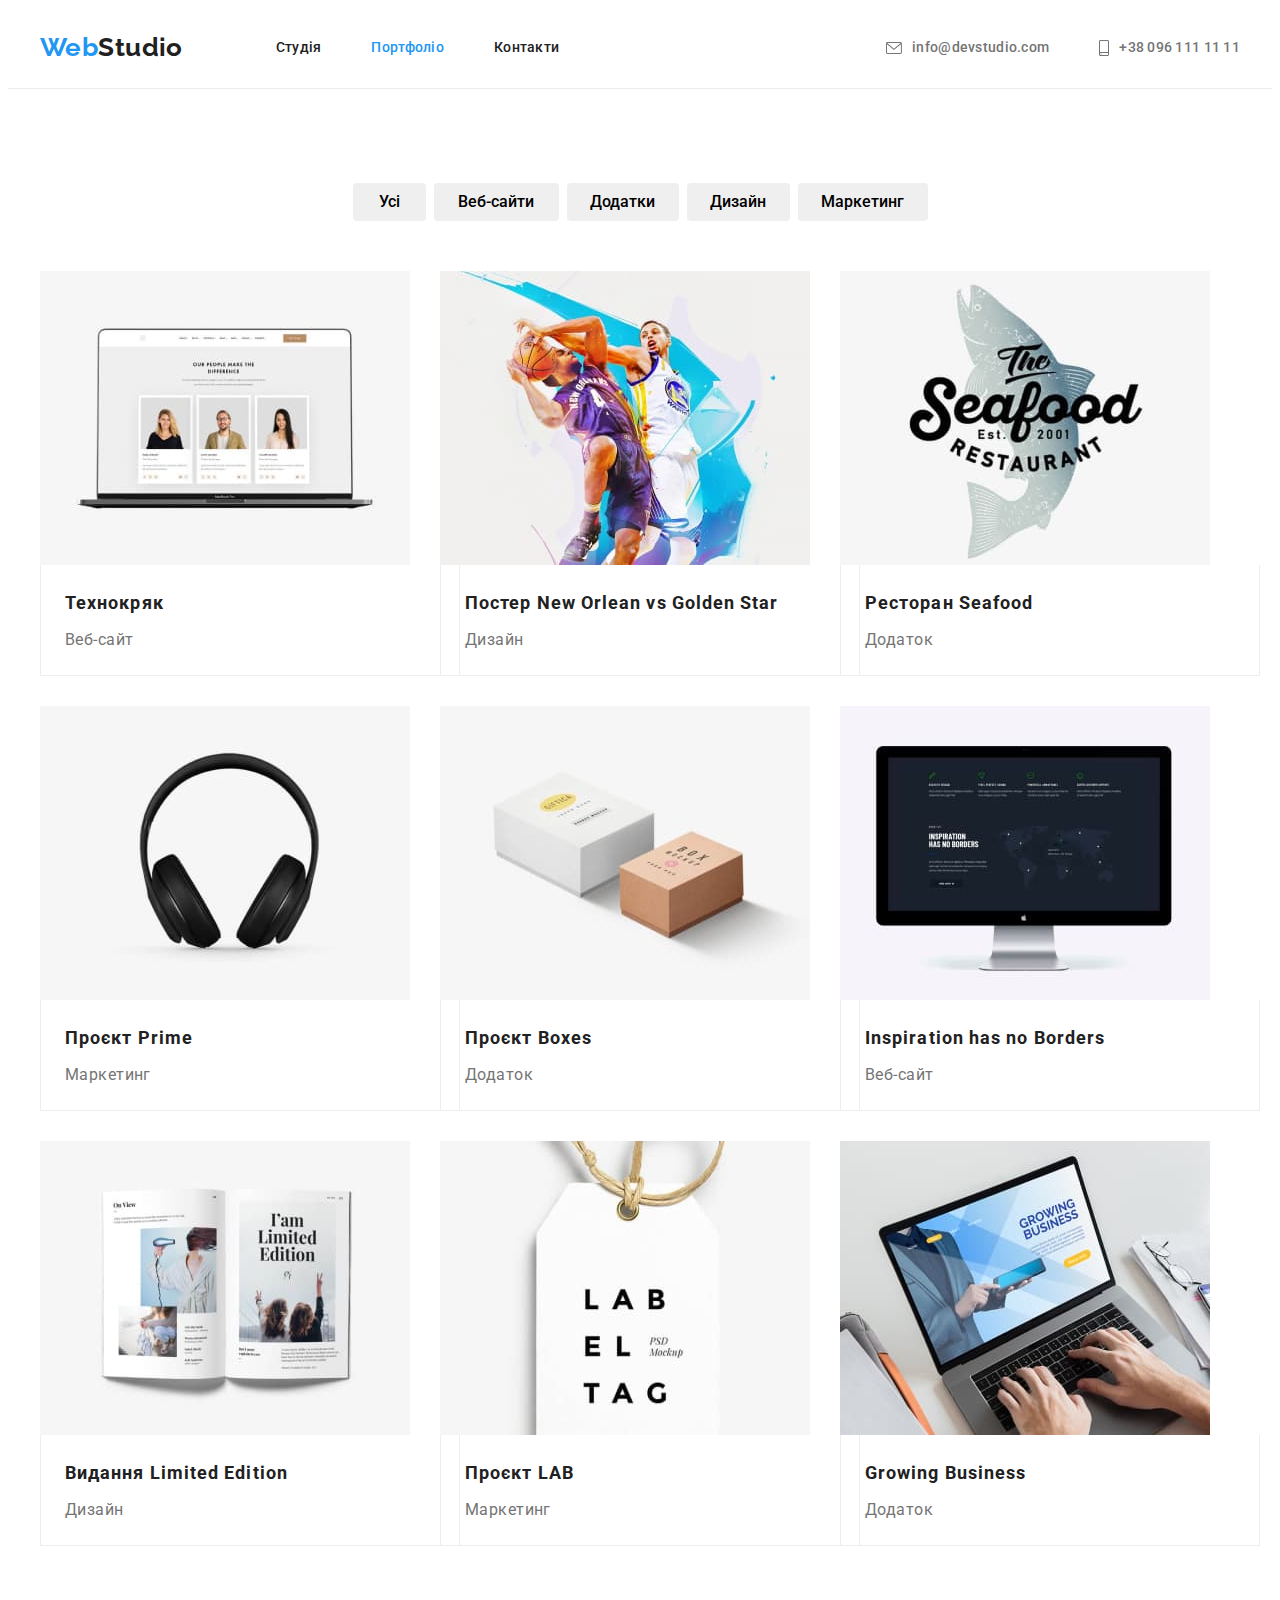
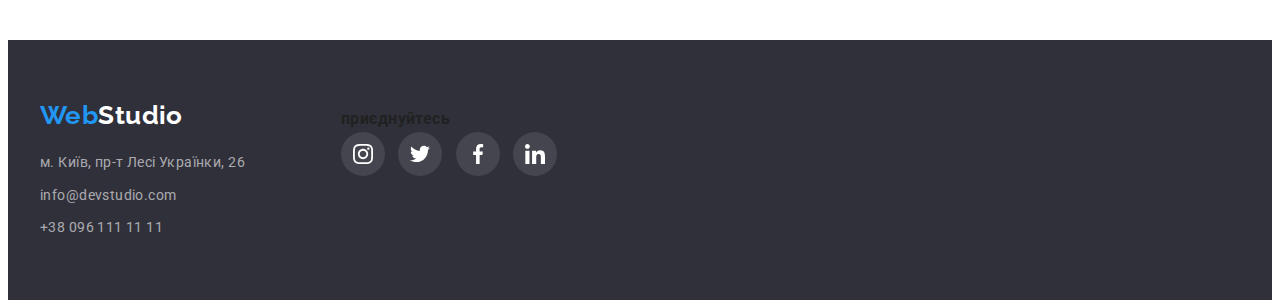
==== portfolio.html @ 7eecf0d9 "add file" ====
<!DOCTYPE html>
<html lang="uk">
<head>
    <meta charset="UTF-8">
    <meta http-equiv="X-UA-Compatible" content="IE=edge">
    <meta name="viewport" content="width=device-width, initial-scale=1.0">
    <title>WebStudio</title>
    <link rel="preconnect" href="https://fonts.googleapis.com">
    <link rel="preconnect" href="https://fonts.gstatic.com" crossorigin>
    <link href="https://fonts.googleapis.com/css2?family=Raleway:wght@700&family=Roboto:wght@400;500;700;900&display=swap" rel="stylesheet">
    <link rel="stylesheet" href="https://cdnjs.cloudflare.com/ajax/libs/modern-normalize/1.1.0/modern-normalize.min.css" integrity="sha512-wpPYUAdjBVSE4KJnH1VR1HeZfpl1ub8YT/NKx4PuQ5NmX2tKuGu6U/JRp5y+Y8XG2tV+wKQpNHVUX03MfMFn9Q==" crossorigin="anonymous" referrerpolicy="no-referrer" />
    <link rel="stylesheet" href="./css/style.css" >
</head>
<body>
        <!--Шапка-->
        <header class="head-top  ">
        <div class="container main-nav">
        <a href="./index.html" class="logo"> <span class="logo-web">Web</span>Studio</a>
            <!--Навігація по сайті-->
            <nav class="nav">
                <ul class="site-nav">
                    <li class="item-nav">
                    <a href="./index.html" class="header-link ">Студія</a> 
                    </li>
                    <li class="item-nav">
                        <a href="./portfolio.html" class="header-link current">Портфоліо</a>
                    </li>
                    <li class="item-nav">
                        <a href="" class="header-link ">Контакти</a>
                    </li>
                </ul>
            </nav>
            <!--Контатки-->
            <ul class="auth-nav">
                <li class="item-nav">
                    <a href="mailto:info@devstudio.com" class="header-link"><svg width="16" height="12" class="icon-mail">
                        <use href="./images/icons.svg#icon-letter"></use>
                     </svg>info@devstudio.com</a>
                </li>
                <li class="item-nav">
                    <a href="tel:+380961111111" class="header-link"><svg width="10" height="16" class="icon-mail">
                        <use href="./images/icons.svg#icon-tel"></use>
                     </svg>+38 096 111 11 11</a>
                </li>
            </ul>
        </div>
        </header>
    
    <main>  
        <!--Кнопки фільтру-->
        
    <section class="  section ">
            <div class="container">  
            <h1 class="visually-hidden">Навігація фільтром сайту</h1>
            <ul class="buttons-filters ">
                <li class="buttons-filter"> 
                    <button class="button-filter button-all" type="button">Усі</button> 
                </li>
                <li class="buttons-filter">
                    <button class="button-filter button-web" type="button">Веб-сайти</button>
                </li>
                <li class="buttons-filter">
                    <button class="button-filter button-adds" type="button">Додатки</button>
                </li>
                <li class="buttons-filter">
                    <button class="button-filter button-dysain" type="button">Дизайн</button>
                </li>
                <li class="buttons-filter">
                    <button class="button-filter button-market" type="button">Маркетинг</button>
                </li>
            </ul>   
            <ul class="pic-list">
                <li class="photos-list">
                <a href="" class="link-content">
                    <img src="./images/techno.jpg" class="img-item" width="370" height="294" alt="Зображення Ноутбук">
                    <div class="cards">
                        <h2 class="pic-title">Технокряк</h2>
                        <p class="pic-paragraph">Веб-сайт</p>
                    </div>
                </a>
                </li>
                <li class="photos-list">
                <a href="" class="link-content">
                    <img src="./images/new-orlean.jpg" class="img-item" width="370" height="294" alt="Пострер з баскетболістами">
                    <div class="cards">   
                        <h2 class="pic-title">Постер New Orlean vs Golden Star</h2>
                        <p class="pic-paragraph">Дизайн</p>
                    </div>
                </a>    
                </li>
                <li class="photos-list">
                <a href="#" class="link-content">
                    <img src="./images/restoran.jpg" class="img-item" width="370" height="294" alt="Постер ресторану">
                    <div class="cards">    
                        <h2 class="pic-title">Ресторан Seafood</h2>
                        <p class="pic-paragraph">Додаток</p>
                    </div> 
                </a>   
                </li>
                <li class="photos-list">
                <a href="" class="link-content">
                    <img src="./images/prime.jpg" class="img-item" width="370" height="294" alt="Зображення навушники">
                    <div class="cards">   
                        <h2 class="pic-title">Проєкт Prime</h2>
                        <p class="pic-paragraph">Маркетинг</p>
                    </div>
                </a>
                </li>
                <li class="photos-list">
                <a href="" class="link-content">
                    <img src="./images/boxes.jpg" class="img-item" width="370" height="294" alt="Зображення дві коробки ">
                    <div class="cards">   
                        <h2 class="pic-title">Проєкт Boxes</h2>
                        <p class="pic-paragraph">Додаток</p>
                    </div>
                </a>
                </li>
                <li class="photos-list">
                <a href="" class="link-content">
                    <img src="./images/inspiration.jpg" class="img-item" width="370" height="294" alt="Зображення монітор">
                    <div class="cards">    
                        <h2 class="pic-title">Inspiration has no Borders</h2>
                        <p class="pic-paragraph">Веб-сайт</p>
                    </div>
                </a>
                </li>
                <li class="photos-list">
                <a href="" class="link-content">
                    <img src="./images/limited.jpg" class="img-item" width="370" height="294" alt="Зображення відкрита книга">
                    <div class="cards">    
                        <h2 class="pic-title">Видання Limited Edition</h2>
                        <p class="pic-paragraph">Дизайн</p>
                    </div>
                </a>
                </li>
                <li class="photos-list">
                <a href="" class="link-content">
                    <img src="./images/lab.jpg" class="img-item" width="370" height="294" alt="Зображення лейба">
                    <div class="cards">    
                        <h2 class="pic-title">Проєкт LAB</h2>
                        <p class="pic-paragraph">Маркетинг</p>
                    </div>
                </a>
                </li>
                <li class="photos-list">
                <a href="" class="link-content">
                    <img src="./images/growing.jpg" class="img-item" width="370" height="294" alt="Зображення робота за на ноутбуці">
                    <div class="cards">    
                        <h2 class="pic-title">Growing Business</h2>
                        <p class="pic-paragraph">Додаток</p>
                    </div>
                </a>
                </li>
            </ul>
        </div>
    </section>
    </main>
    
        <!--Підвал-->
        <footer class="footer">
            <div class="container footer-item">
            <div class="adress-div">
                <a href="./index.html" class="logo-footer"><span class="logo-web">Web</span>Studio</a>
                <address class="address">
                    <ul class="site-nav-footer">
                        <li>
                            <a href="https://goo.gl/maps/zZceFbnyoAsrNm7R6" class="address-items" rel="noreferrer noopener" target="_blank">м. Київ, пр-т Лесі Українки, 26</a>
                        </li>
                        <li>
                            <a href="mailto:info@devstudio.com" class="address-items">info@devstudio.com</a>
                        </li>
                        <li>
                            <a href="tel:+380961111111" class="address-items">+38 096 111 11 11</a>
                        </li>
                    </ul>
                </address>
            </div>
                <div class="div-fot">
                    <h3 class="footer-title">приєднуйтесь</h3>
                    <ul class="footer-list">
                        <li class="footer-soc-lincs">
                            <a class="footer-icon-linc" href="#">
                                <svg class="icons-svg" width="20" height="20">
                                    <use href="./images/icons.svg#icon-instagram"></use>
                                </svg>
                            </a>
                        </li>
                        <li class="footer-soc-lincs">
                            <a class="footer-icon-linc" href="#">
                                <svg  class="icons-svg" width="20" height="20">
                                    <use href="./images/icons.svg#icon-twitter-1"></use>
                                </svg>
                            </a>
                        </li>
                        <li class="footer-soc-lincs">
                            <a class="footer-icon-linc" href="#">
                                <svg class="icons-svg" width="20" height="20">
                                    <use href="./images/icons.svg#icon-facebook"></use>
                                </svg>
                            </a>
                        </li>
                        <li class="footer-soc-lincs">
                            <a class="footer-icon-linc" href="#">
                                <svg class="icons-svg" width="20" height="20">
                                    <use href="./images/icons.svg#icon-linkedin"></use>
                                </svg>
                            </a>
                        </li>
                    </ul>
                </div>
            </div>
            </footer>
    </body>
</html>
---- css/style.css ----
:root {
    --primary-text-color: #212121;
    --acent-color: #2196F3;
    --secondary-texy-color:#757575;
    --primary-fon-color: #ffffff;
    --secondary-fon-col: #F5F4FA;
    --darc-fon-color:#2F303A;
    --adres-color:rgba(255, 255, 255, 0.6);
    --work-fon-color:#F5F5F5;
    --header-border-color:#ECECEC;
    --color-cards-border: #EEEEEE;
    --background-color-hero: #C4C4C4;
    --border-clients-color: #AFB1B8;
    --bacjground-color-footer-lincs: rgba(255, 255, 255, 0.1);
    --primery-icon-color:#AFB1B8;


    --primary-padding-bottom: 10px;
    
    

}
/* Палітра кольорів сайту */
/* Колір header : #FFFFFF; */
/* Колір секції наші переваги, і footer :  #2F303A */
/* Колір секцій наші переваги, чим ми займаємося :  #F5F5F5; */
/* Колір секції Наша команда : #F5F4FA */
/* Акцент: #2196F3; */
/* колір тексту: #2196F3; */
/* колір другорядного тексту: #757575; */


/* ------------index.html------------*/

body {
    font-family: 'Roboto', 'sans-serif';
    color: var(--primary-text-color);
    background-color:var(--primary-fon-color);
    font-weight: 400;
    font-size: 14px;
    line-height: 1.7;
    letter-spacing: 0.03em;
}

h1, h2, h3, h4, h5, h6, p {
    margin: 0;
    
}

ul {
    padding: 0;
    margin: 0;
   

}
.section {
    padding-top: 94px;
    padding-bottom:  94px;
}


/* ------------Шапка------------*/
header .auth-nav {
    display: flex;
}

.head-top  {
    background-color: var(--primary-fon-color);
    border-bottom: 1px solid var(--header-border-color);
    
}


.logo {
    font-family: 'Raleway', 'sans-serif';
    font-weight: 700;
    font-size: 26px;
    line-height: 1.2;
    text-decoration: none;
    color: var(--primary-text-color); 
    margin-right: 93px;   
}
.logo-web {
    color: var(--acent-color)
}



/* ------------Навігація по сайті------------*/


.main-nav {
    display: flex;
    align-items: center;
}

.site-nav {
    color: var(--primary-text-color);
    display: flex;      
}

.nav {
    margin-right: auto;
}

.site-nav .item-nav:not(:last-child) {
    margin-right: 50px;
}

.site-nav .header-link,
.site-nav {
    color: var(--primary-text-color);   
}

.site-nav .header-link:hover,
.site-nav .header-link:focus {
    color: var(--acent-color);
}

.header-link:active {
    color: var(--acent-color);
}
.header-link {
    display: block;
    padding-top: 32px;
    padding-bottom: 32px;
    font-weight: 500;
    font-size: 14px;
    line-height: 1.14;
    letter-spacing: 0.02em;
}

.auth-nav .item-nav + .item-nav {
    margin-left: 50px;
} 
/* ------------Контатки------------*/

.main-nav {
    justify-content: center;
}

.auth-nav .header-link,
.auth-nav  {
    color: var(--secondary-texy-color);
}


.auth-nav .header-link:hover,
.auth-nav .header-link:focus 
{
    color: var(--acent-color);
    fill: var(--acent-color);
}

.site-nav .header-link.current {
    color: var(--acent-color);
}

.header-link {
    text-decoration: none;
}
.site-nav,
.auth-nav,
.list-benefits,
.team-list,
.buttons-filter,
.photos-list,
.list-work,
.site-nav-footer,
.list-client,
.footer-list
{
    list-style: none;
}

.icon-nav1,
.icon-mail {
    margin-right: 10px;
}

.icon-nav1:hover,
.icon-nav2:focus {
 fill: var(--acent-color);
}

.icon-nav1 {
    width: 16px;
    height: 12px;
    fill: var(--secondary-texy-color);
}
.icon-nav2 {
    width: 10px;
    height: 16px;
    fill: var(--secondary-texy-color);
}


.header-link {
    display: flex;
    align-items: center;
    justify-content: center;
}


.header-link:focus,
.header-link:hover
 {
    fill: var(--acent-color);
}

.header-link {
     fill: var(--secondary-texy-color); 
}

/* ------------Декоративні елементи------------*/





/* ------------Герой------------*/

 .section-hero {

    background-image: linear-gradient(rgba(47, 48, 58, 0.4),
    rgba(47, 48, 58, 0.4)),
    url(../images/hero.jpg) ;
    background-repeat: no-repeat; 
    background-size: cover;
    background-color: var(--darc-fon-color); 
    text-align: center; 
    padding-top: 200px;
    padding-bottom:200px;
    max-width: 1600px;
    margin: 0 auto;
    
}

.section .section-hero {
    padding: 0;
    
}

.hero-title {
    color: var(--primary-fon-color);
    max-width: 696px;
    font-weight: 900;
    font-size: 44px;
    line-height: 1.36;
    letter-spacing: 0.06em;
    text-transform: uppercase;
    margin-bottom: 30px;
    margin-left: auto;
    margin-right: auto;
    
}


/* ------------Кнопи------------*/

/* ------------Кнопки портфоліо------------*/
.buttons-filter  .button {
    font-weight: 500;
    font-size: 16px;
    line-height: 1.62;
    color: var(--primary-text-color);
    background-color: var(--secondary-fon-col);
    border: none;
}

.button {
    background-color: var(--secondary-fon-col);
    
}

.button-filter:hover,
.button-filter:focus,
.button-filter:active
 {
    background-color:var(--acent-color);
    color: var(--primary-fon-color);
    box-shadow: 0px 3px 1px 
    rgba(0, 0, 0, 0.1), 0px 1px 2px 
    rgba(0, 0, 0, 0.08), 0px 2px 2px 
    rgba(0, 0, 0, 0.12);
    border-radius: 4px;
 }
 .button-filter {
    font-family: 'Roboto', 'sans-serif';
    border: 0;
    font-weight: 500;
    font-size: 16px;
    line-height:1.62;
    text-align: center;
    border-radius: 4px;
    cursor: pointer;
    max-height: 38px;
    padding-top: 6px;
    padding-bottom: 6px;
    padding-left: 22px;
    padding-right: 22px;
    
 }
 .button-all {
    width: 73px;
    padding-left: 25px;
    padding-right: 25px;
}
.button-web {
    width: 125px;
}
.button-adds {
    width: 112px;
}
.button-dysain {
    width: 103px;
}
.button-market {
    width: 130px;
    
}

 /* ------------Кнопка секції герой------------*/

.button-style {

    background-color: var(--acent-color);
    color: var(--primary-fon-color);
    border: none;
    cursor: pointer;
    font-weight: 700;
    font-size: 16px;
    line-height: 1.87;
    display: inline-block;
    background: var(--acent-color);
    border-radius: 4px;
    max-width: 216px;
    max-height: 50px;
    padding: 10px 32px;

    
}   
.button-style:hover,
.button-style:focus,
.button-style:active
 {
    background-color: var(--secondary-fon-col);
    color: var(--primary-text-color);
    box-shadow: 0px 4px 4px rgba(0, 0, 0, 0.15);
    border-radius: 4px;
}
/* ------------Наші переваги------------*/



.list-benefits {
    display: flex;    
}
.list-item {
    width: 270px;
}

.list-benefits .list-item:not(:last-child) {
     margin-right: 30px;

}

.visually-hidden { 
    position: absolute;
    width: 1px;
    height: 1px;
    margin: -1px;
    border: 0;
    padding: 0;
    white-space: nowrap;
    clip-path: inset(100%);
    clip: rect(0 0 0 0);
    overflow: hidden;
}

.list-title {
    font-weight: 700;
    line-height: 1.14;
    text-transform: uppercase;
    color: var(--primary-text-color);
    margin-bottom:var(--primary-padding-bottom) ;
}
.paragraph {
    
    color: var(--secondary-texy-color);

}

  
.privileges-item {
    display: flex;
    justify-content: center;
    align-items: center;
    margin-bottom: 30px;
    width: 270px;
    height: 120px;
    background: #F5F4FA;
    border-radius: 4px;
    
}



/* ------------Чим ми займаємося------------*/

.nopadding {
    padding-top: 0px;
}

.section-work-title {
    font-weight: 700;
    font-size: 36px;
    line-height: 1.16;
    letter-spacing: 0.03em;
    
}

.section-work-title {
    margin-bottom: 50px;
    text-align: center;
}
.list-work { 
    display:flex;    
    
}
.list-work .item-do {
    margin-right: 30px;
}
.list-work .item-do:last-child {
    margin-right: 0;
}

.img-item,
.team-picks {
    display: block;
    width: 100%;
    height: auto;
}

/* ------------Наша команда------------*/

.section-team {
    background-color: var(--secondary-fon-col);        
}

.section-title {
    font-weight: 700;
    font-size: 36px;
    line-height: 1.16;
    text-align: center;
    margin-bottom: 50px;
}

.paragraph-team {
    font-size: 16px;
    text-align: center;
    color: var(--secondary-texy-color); 
    margin-bottom: 16px;
}
.team-title {
    font-size: 16px;
    font-weight: 500;
    line-height: 1.18;
    text-align: center;
    margin-bottom:var(--primary-padding-bottom) ;    
}
.team {
    display: flex;
    justify-content: center;
}
.team .team-list:not(:last-child) {
    margin-right: 30px;
}
.team-picks {
    margin-bottom: 30px;
}
.team-list {
    box-shadow: 
    0px 1px 3px
    rgba(0, 0, 0, 0.12),
    0px 1px 1px rgba(0, 0, 0, 0.14),
    0px 2px 1px rgba(0, 0, 0, 0.2);
border-radius: 0px 0px 4px 4px;
background-color: var(--primary-fon-color);

}

.team-list-socialm {
    display: flex;
    justify-content: center;
    align-items: center;
}

.team-item-socialm {
 width: 44px;
 height: 44px;
}

.team-list-socialm {
    padding-bottom: 30px;
}


.team-item-socialm:not(:last-child) {
margin-right: 10px;
}
.team-soc-link  {
    width: 100%;
    height: 100%;  
    display: flex;
    border-radius: 50%;
    justify-content: center;
    align-items: center;

}
.team-soc-link:focus,
.team-soc-link:hover {
    background-color: var(--acent-color);
} 

.team-soc-link:hover .team-soc-icon {
    fill: var(--primary-fon-color);
}


.team-soc-link:focus .team-soc-icon {
    fill: var(--primary-fon-color);
}

.team-soc-icon {
    fill: var(--primery-icon-color);
}

/* ------------Наші клієнти------------*/

.client-title {
    font-size: 36px;
    line-height: 1.16;
    text-align: center;
    display: flex;
    justify-content: center;
    align-items: center;
    margin-bottom: 50px;
}

.clients-div {
    background-color: var(--primary-fon-color);
}


.list-client {
    display: flex;
    justify-content: center;
    align-items: center;
}


.icon-clients {
    width: 106px;
    height: 60px;  
}

.company {
    width: 170px;
    height: 92px;
    
    
    
}

.client-item {
    width: 100%;
    height: 100%;  
    display: flex;
    padding:  16px 32px;
    border: 1px solid var(--border-clients-color);
    border-radius: 4px;
    
    align-items: center;
    }


.company:not(:last-child) {
    margin-right: 30px;
}


.icon-clients {
    width: 106px;
    height: 60px;  
}


.client-item:hover {
    border: 1px solid var(--acent-color);
}

.client-item:focus {
    border: 1px solid var(--acent-color);
}

.icon-clients {
    fill: var(--primery-icon-color);
}

.client-item:hover .icon-clients {
    fill: var(--acent-color);
}


.client-item:focus .icon-clients {
    fill: var(--acent-color);
}

.client-item:hover  {
    border-radius: 4px;
    fill: var(--acent-color);
}


/* ------------Підвал------------*/

.footer {
    background-color: var(--darc-fon-color); 
    padding-top: 60px;
    padding-bottom: 60px; 
}

.footer-item > .logo-footer {
    margin-bottom: 20px;
    
}


.logo-footer {
    font-family: 'Raleway', 'sans-serif';
    font-weight: 700;
    font-size: 26px;
    line-height: 1.2;
    color: var(--primary-fon-color);
    text-decoration: none;
    display: inline-block;
    
}

.site-nav-footer > li:not(:last-child) {
    margin-bottom: 9px;
    
}


.address {
    font-style: normal;
    width: 231px;
    
}
.address-item {
    color: var(--primary-fon-color);
    text-decoration: none;
}

.address-items {
    color: var(--adres-color); 
    text-decoration: none;   
}
.address-items:hover,
.address-items:focus {
    color: var(--acent-color);
}

.footer-paragraph {
    color:var(--secondary-fon-col);
    font-weight: 700;
    font-size: 14px;
    line-height: 1.14;
    letter-spacing: 0.03em;
    text-transform: uppercase;
    margin-bottom: 20px;
}

.footer-soc-lincs {
    display: inline-flex;
    justify-content: center;
    align-content: center;
    width: 44px;
    height: 44px;
    fill: var(--primary-fon-color);
    background-color:var(--bacjground-color-footer-lincs);
    border-radius: 50%;

}

.footer-icon-linc {
    fill: var(--primary-fon-color);
}


.footer-icon-linc:hover {
    background-color: var(--acent-color);
}
.footer-icon-linc:focus {
    background-color: var(--acent-color);
}


.footer-icon-linc {
    width: 100%;
    height: 100%;
    border-radius: 50%;
}

.footer-soc-lincs:not(:last-child) {
    margin-right: 10px;
    }

.footer-icon-linc {
    display: flex;
    justify-content: center;
    align-items: center;
}


.footer-item {
    align-items: baseline;
    display: flex;
}

.logo-footer {
    margin-bottom: 20px;
}

.div-fot .fot-portfolio {
    margin-bottom: 30px;
}

.div-fot {
    display: inline-block;
}


.adress-div {
    display: inline-block;
    margin-right: 70px;
}





/* --------Портфоліо--------- */
.pic-title {
    font-weight: 700;
    font-size: 18px;
    line-height: 2;
    letter-spacing: 0.06em;
    color: var(--primary-text-color);
    
}
.pic-paragraph {
    font-size: 16px;
    line-height: 1.87;
    color: var(--secondary-texy-color);
}


/* --------Універсальні--------- */

.container {
    width: 1200px;
    padding-left:  15px;
    padding-right:  15px;
    margin: 0 auto;
    
}


.port {
    border: 1px solid var(--header-border-color);
    border-top: none;
    border-left: none;
    border-right: none;
}
.pic-list {
    display: flex;
    flex-wrap: wrap;       
}

.photos-list {
    width: 370px;
    margin-right: 30px;
    margin-bottom: 30px;
    
}

.photos-list:nth-child(3n) {
    margin-right: 0;
    
}
.photos-list:nth-last-child(-n+3) {
    margin-bottom: 0;
}
 

.link-content:hover {
    box-shadow: 0px 1px 1px
   rgba(0, 0, 0, 0.12), 0px 4px 4px
   rgba(0, 0, 0, 0.06), 1px 4px 6px
   rgba(0, 0, 0, 0.16);
}


.link-content:focus  {
    box-shadow: 0px 1px 1px
   rgba(0, 0, 0, 0.12), 0px 4px 4px
   rgba(0, 0, 0, 0.06), 1px 4px 6px
   rgba(0, 0, 0, 0.16);
}
.buttons-filters {
    display: flex;
    justify-content:center;
    margin-bottom: 50px;  
}
.buttons-filter:not(:first-child) {
    margin-left: 8px;
}

.portfolio-list {
    justify-content: center;
}


.cards {
    border: 1px solid var(--color-cards-border);
    border-top: none;
    width: 370px;
    padding-top: 20px;
    padding-bottom: 20px;
    padding-left: 24px;
    padding-right: 24px;
}

.cards> .pic-title {  
    margin-bottom: 4px;
}

.link-content {
    width: 100%;
    height: 100%;
    text-decoration: none;
    display: inline-block;
}
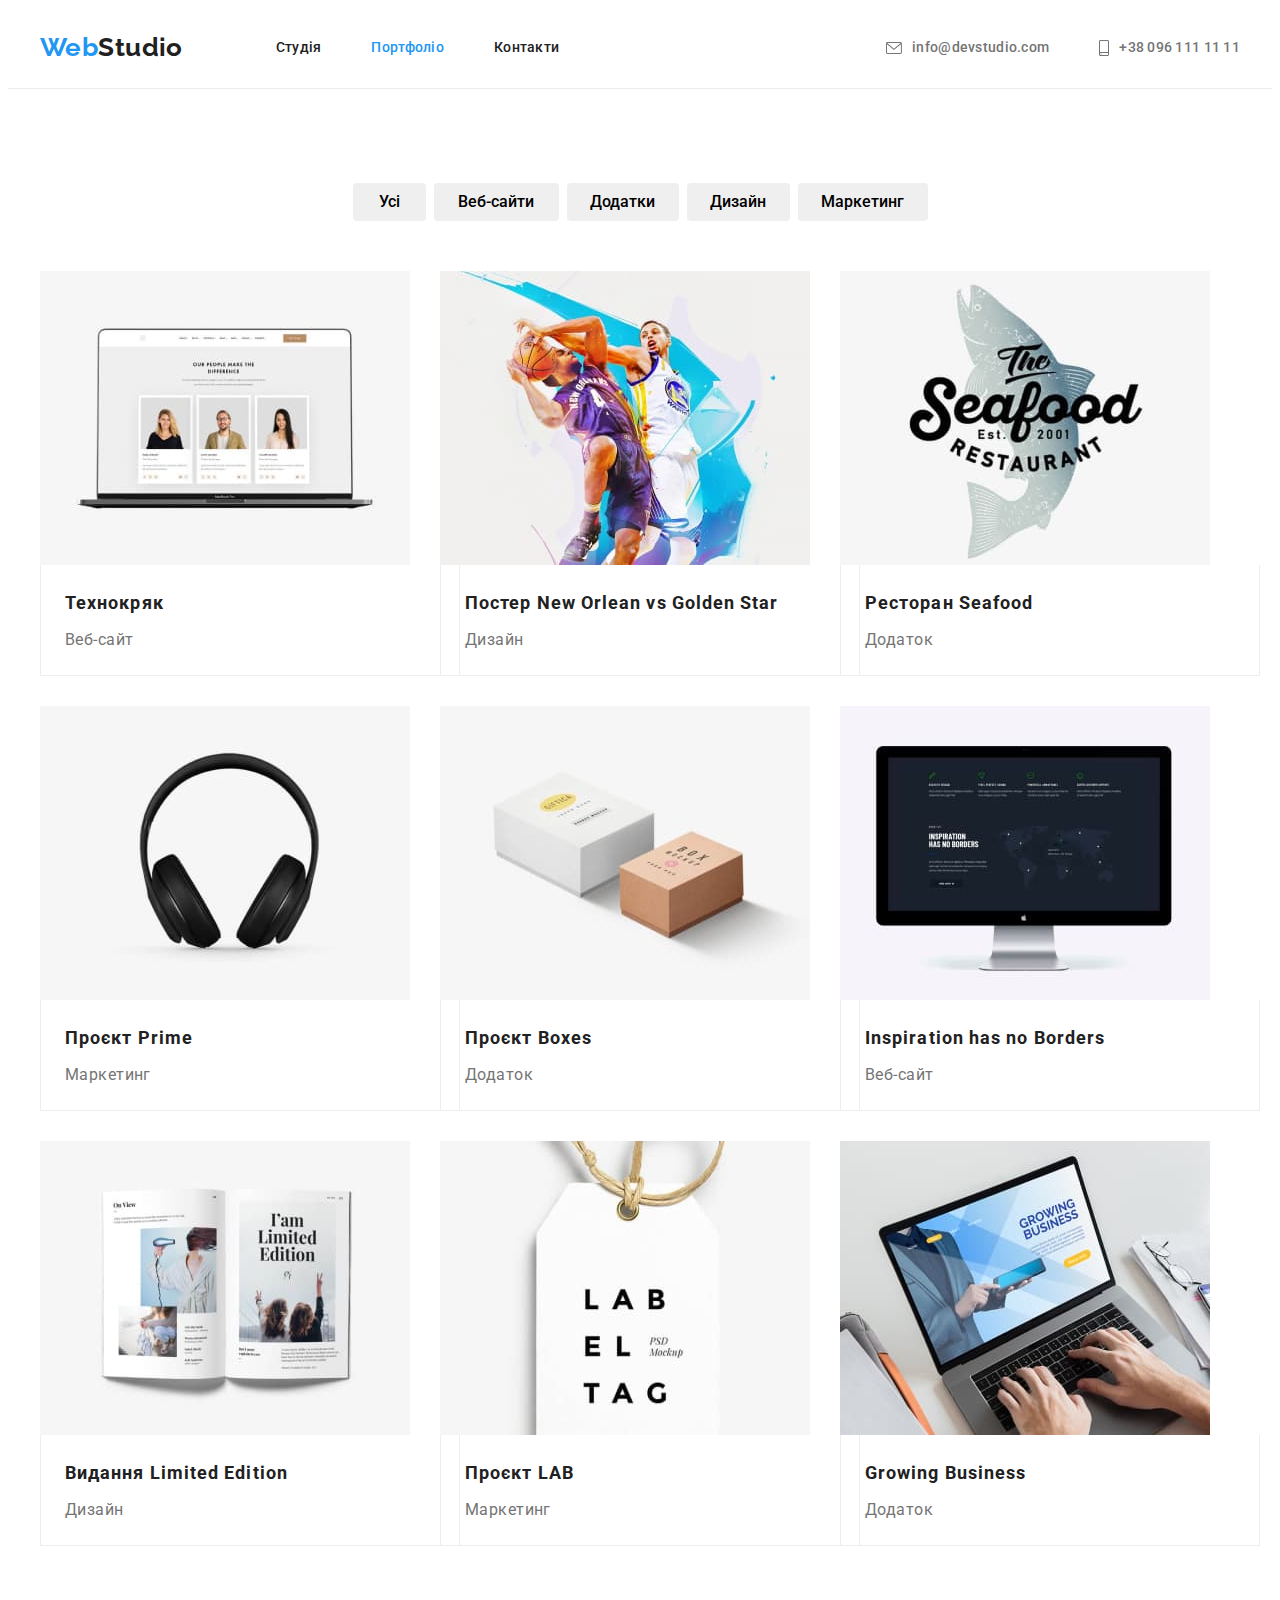
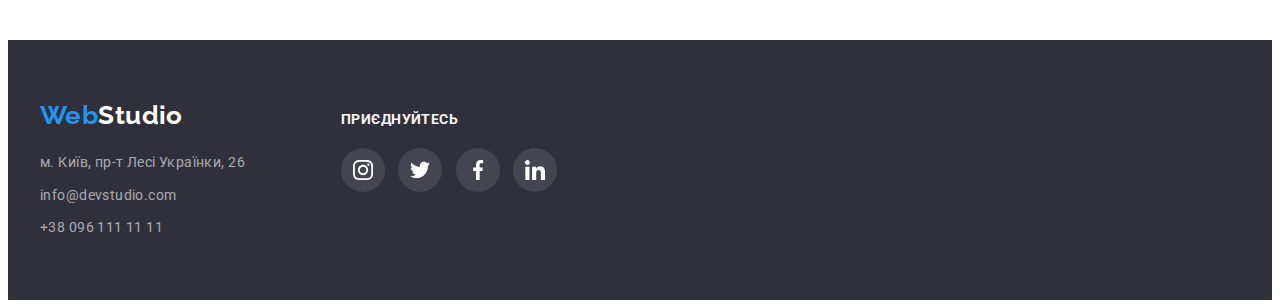
==== commit 4cedeec8: "w" ====
--- a/portfolio.html
+++ b/portfolio.html
@@ -176,7 +176,7 @@
                 </address>
             </div>
                 <div class="div-fot">
-                    <h3 class="footer-title">приєднуйтесь</h3>
+                    <p class="footer-paragraph">приєднуйтесь</p>
                     <ul class="footer-list">
                         <li class="footer-soc-lincs">
                             <a class="footer-icon-linc" href="#">
--- a/css/style.css
+++ b/css/style.css
@@ -110,6 +110,7 @@
 .site-nav .header-link,
 .site-nav {
     color: var(--primary-text-color);   
+   
 }
 
 .site-nav .header-link:hover,
@@ -128,6 +129,10 @@
     font-size: 14px;
     line-height: 1.14;
     letter-spacing: 0.02em;
+
+    transition-property: background-color ;
+    transition-duration: 250ms;
+    transition-timing-function: linear; 
 }
 
 .auth-nav .item-nav + .item-nav {
@@ -158,6 +163,10 @@
 
 .header-link {
     text-decoration: none;
+
+    transition-property: color ;
+    transition-duration: 250ms;
+    transition-timing-function: linear; 
 }
 .site-nav,
 .auth-nav,
@@ -266,6 +275,10 @@
     color: var(--primary-text-color);
     background-color: var(--secondary-fon-col);
     border: none;
+
+    transition-property: background-color ;
+    transition-duration: 250ms;
+    transition-timing-function: linear; 
 }
 
 .button {
@@ -305,18 +318,38 @@
     width: 73px;
     padding-left: 25px;
     padding-right: 25px;
+
+    transition-property: background-color ;
+    transition-duration: 250ms;
+    transition-timing-function: linear; 
 }
 .button-web {
     width: 125px;
+
+    transition-property: background-color ;
+    transition-duration: 250ms;
+    transition-timing-function: linear; 
 }
 .button-adds {
     width: 112px;
+
+    transition-property: background-color ;
+    transition-duration: 250ms;
+    transition-timing-function: linear; 
 }
 .button-dysain {
     width: 103px;
+
+    transition-property: background-color ;
+    transition-duration: 250ms;
+    transition-timing-function: linear; 
 }
 .button-market {
     width: 130px;
+
+    transition-property: background-color ;
+    transition-duration: 250ms;
+    transition-timing-function: linear; 
     
 }
 
@@ -338,6 +371,10 @@
     max-height: 50px;
     padding: 10px 32px;
 
+    transition-property: background-color ;
+    transition-duration: 250ms;
+    transition-timing-function: linear; 
+
     
 }   
 .button-style:hover,
@@ -517,6 +554,10 @@
     justify-content: center;
     align-items: center;
 
+    transition-property: background-color ;
+    transition-duration: 250ms;
+    transition-timing-function: linear; 
+
 }
 .team-soc-link:focus,
 .team-soc-link:hover {
@@ -582,6 +623,9 @@
     border-radius: 4px;
     
     align-items: center;
+
+
+    
     }
 
 
@@ -657,11 +701,17 @@
 .address {
     font-style: normal;
     width: 231px;
+
+     
     
 }
 .address-item {
     color: var(--primary-fon-color);
     text-decoration: none;
+
+    transition-property: color ;
+    transition-duration: 250ms;
+    transition-timing-function: linear;
 }
 
 .address-items {
@@ -693,10 +743,16 @@
     background-color:var(--bacjground-color-footer-lincs);
     border-radius: 50%;
 
+    
+
 }
 
 .footer-icon-linc {
     fill: var(--primary-fon-color);
+
+    transition-property: color ;
+    transition-duration: 250ms;
+    transition-timing-function: linear; 
 }
 
 
@@ -853,7 +909,27 @@
     height: 100%;
     text-decoration: none;
     display: inline-block;
-}
-
-
-
+
+    transition-property: box-shadow ;
+    transition-duration: 250ms;
+    transition-timing-function: linear; 
+}
+
+
+/* modal */
+.backdrop {
+    position: fixed;
+    top: 0;
+    left: 0;
+    width: 100%;
+    height: 100%;
+    background-color: rgba(0, 0, 0, 0.2);;
+}
+.modal {
+    position: absolute;
+    top: 50%;
+    left: 50%;
+    transform: translate(-50%, -50%);
+    max-width: 528px;
+    max-height: 581px;
+}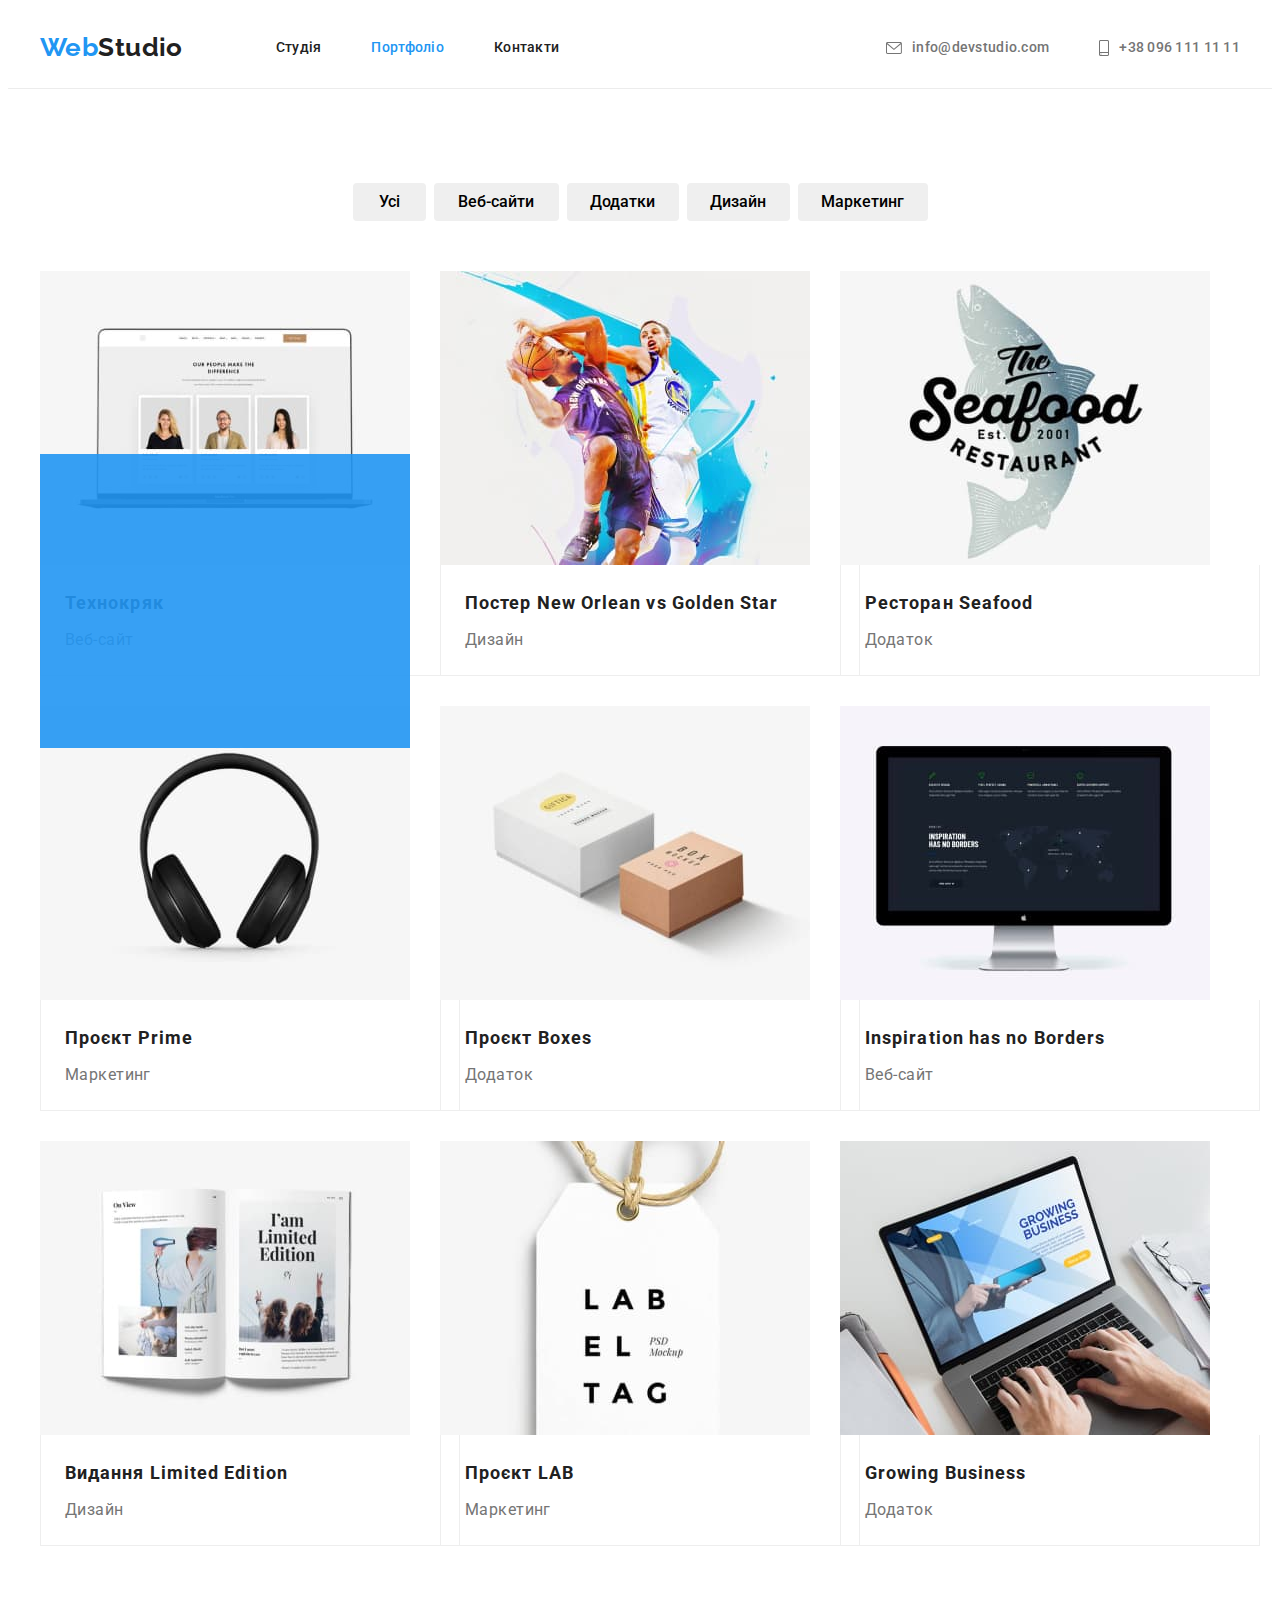
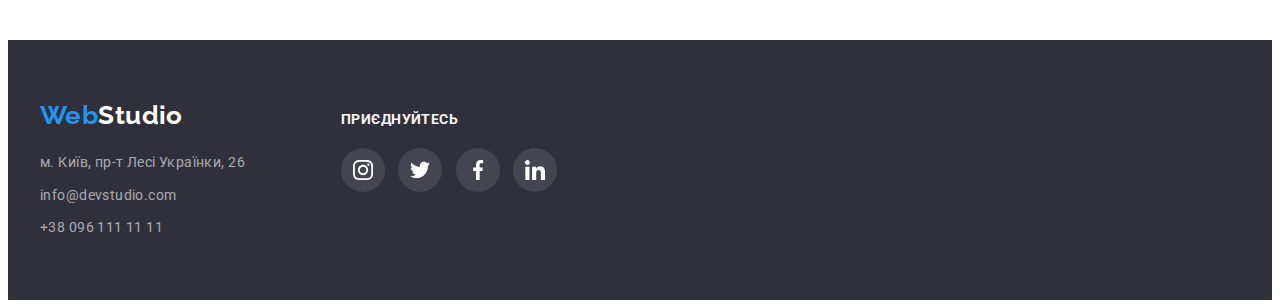
==== commit 80815f88: "change" ====
--- a/portfolio.html
+++ b/portfolio.html
@@ -70,8 +70,8 @@
                 </li>
             </ul>   
             <ul class="pic-list">
-                <li class="photos-list">
-                <a href="" class="link-content">
+                <div class="link-focus"><li class="photos-list">
+                    <a href="" class="link-content">
                     <img src="./images/techno.jpg" class="img-item" width="370" height="294" alt="Зображення Ноутбук">
                     <div class="cards">
                         <h2 class="pic-title">Технокряк</h2>
@@ -79,6 +79,7 @@
                     </div>
                 </a>
                 </li>
+                </div>
                 <li class="photos-list">
                 <a href="" class="link-content">
                     <img src="./images/new-orlean.jpg" class="img-item" width="370" height="294" alt="Пострер з баскетболістами">
--- a/css/style.css
+++ b/css/style.css
@@ -13,6 +13,7 @@
     --border-clients-color: #AFB1B8;
     --bacjground-color-footer-lincs: rgba(255, 255, 255, 0.1);
     --primery-icon-color:#AFB1B8;
+    --background-color-img: rgba(47, 48, 58, 0.8);
 
 
     --primary-padding-bottom: 10px;
@@ -132,7 +133,7 @@
 
     transition-property: background-color ;
     transition-duration: 250ms;
-    transition-timing-function: linear; 
+    transition-timing-function: cubic-bezier(0.4, 0, 0.2, 1); 
 }
 
 .auth-nav .item-nav + .item-nav {
@@ -278,7 +279,7 @@
 
     transition-property: background-color ;
     transition-duration: 250ms;
-    transition-timing-function: linear; 
+    transition-timing-function: cubic-bezier(0.4, 0, 0.2, 1); 
 }
 
 .button {
@@ -321,35 +322,35 @@
 
     transition-property: background-color ;
     transition-duration: 250ms;
-    transition-timing-function: linear; 
+    transition-timing-function: cubic-bezier(0.4, 0, 0.2, 1); 
 }
 .button-web {
     width: 125px;
 
     transition-property: background-color ;
     transition-duration: 250ms;
-    transition-timing-function: linear; 
+    transition-timing-function: cubic-bezier(0.4, 0, 0.2, 1); 
 }
 .button-adds {
     width: 112px;
 
     transition-property: background-color ;
     transition-duration: 250ms;
-    transition-timing-function: linear; 
+    transition-timing-function: cubic-bezier(0.4, 0, 0.2, 1); 
 }
 .button-dysain {
     width: 103px;
 
     transition-property: background-color ;
     transition-duration: 250ms;
-    transition-timing-function: linear; 
+    transition-timing-function: cubic-bezier(0.4, 0, 0.2, 1); 
 }
 .button-market {
     width: 130px;
 
     transition-property: background-color ;
     transition-duration: 250ms;
-    transition-timing-function: linear; 
+    transition-timing-function: cubic-bezier(0.4, 0, 0.2, 1); 
     
 }
 
@@ -371,9 +372,8 @@
     max-height: 50px;
     padding: 10px 32px;
 
-    transition-property: background-color ;
-    transition-duration: 250ms;
-    transition-timing-function: linear; 
+    transition: background-color 250ms cubic-bezier(0.4, 0, 0.2, 1),
+    color 250ms cubic-bezier(0.4, 0, 0.2, 1);
 
     
 }   
@@ -479,6 +479,47 @@
     height: auto;
 }
 
+.paragraph-item {
+   display: block;
+font-weight: 700;
+font-size: 14px;
+line-height: 1.14;
+letter-spacing: 0.03em;
+text-transform: uppercase;
+
+color: var(--primary-fon-color)
+}
+
+
+
+.item-do {
+    position: relative;
+   
+}
+
+
+.item-p {
+    display: flex;
+    width: 100%;
+    height: 70px;
+    align-items: center;
+    justify-content: center;
+    
+    position: absolute;
+    bottom: 0;
+    
+}
+
+.item-div-img::after {
+    content: '';
+    background-color: rgba(47, 48, 58, 0.8);
+    position: absolute;
+    display:inline-block;
+    width: 100%;
+    height: 70px;
+    bottom: 0;
+}
+
 /* ------------Наша команда------------*/
 
 .section-team {
@@ -554,9 +595,10 @@
     justify-content: center;
     align-items: center;
 
-    transition-property: background-color ;
-    transition-duration: 250ms;
-    transition-timing-function: linear; 
+    transition: background-color 250ms cubic-bezier(0.4, 0, 0.2, 1),
+     color 250ms cubic-bezier(0.4, 0, 0.2, 1), 
+    fill 250ms cubic-bezier(0.4, 0, 0.2, 1);
+
 
 }
 .team-soc-link:focus,
@@ -624,6 +666,9 @@
     
     align-items: center;
 
+    transition-property: color ;
+    transition-duration: 250ms;
+    transition-timing-function: cubic-bezier(0.4, 0, 0.2, 1);
 
     
     }
@@ -709,14 +754,16 @@
     color: var(--primary-fon-color);
     text-decoration: none;
 
-    transition-property: color ;
-    transition-duration: 250ms;
-    transition-timing-function: linear;
+    
 }
 
 .address-items {
     color: var(--adres-color); 
     text-decoration: none;   
+
+    transition-property: color ;
+    transition-duration: 250ms;
+    transition-timing-function: linear;
 }
 .address-items:hover,
 .address-items:focus {
@@ -750,9 +797,11 @@
 .footer-icon-linc {
     fill: var(--primary-fon-color);
 
-    transition-property: color ;
-    transition-duration: 250ms;
-    transition-timing-function: linear; 
+    transition-property: background-color ;
+    transition-duration: 250ms;
+    transition-timing-function: cubic-bezier(0.4, 0, 0.2, 1);
+
+     
 }
 
 
@@ -909,7 +958,7 @@
     height: 100%;
     text-decoration: none;
     display: inline-block;
-
+    
     transition-property: box-shadow ;
     transition-duration: 250ms;
     transition-timing-function: linear; 
@@ -926,10 +975,34 @@
     background-color: rgba(0, 0, 0, 0.2);;
 }
 .modal {
-    position: absolute;
+    position: relative;
     top: 50%;
     left: 50%;
     transform: translate(-50%, -50%);
     max-width: 528px;
     max-height: 581px;
-}+}
+
+.link-focus {
+    position:static;
+    overflow: hidden;
+}
+
+.link-focus::after {
+    content: '';
+    display: inline-block;
+    width: 370px;
+    height: 294px;
+    bottom: 152px;
+    
+    background-color:rgba(33, 150, 243, 0.9);
+    
+    position: absolute;
+
+    transition: transform 2000ms cubic-bezier(0.4, 0, 0.2, 1);
+
+}
+
+.link-focus:hover::after {
+    transform: translateY(-296px);
+}
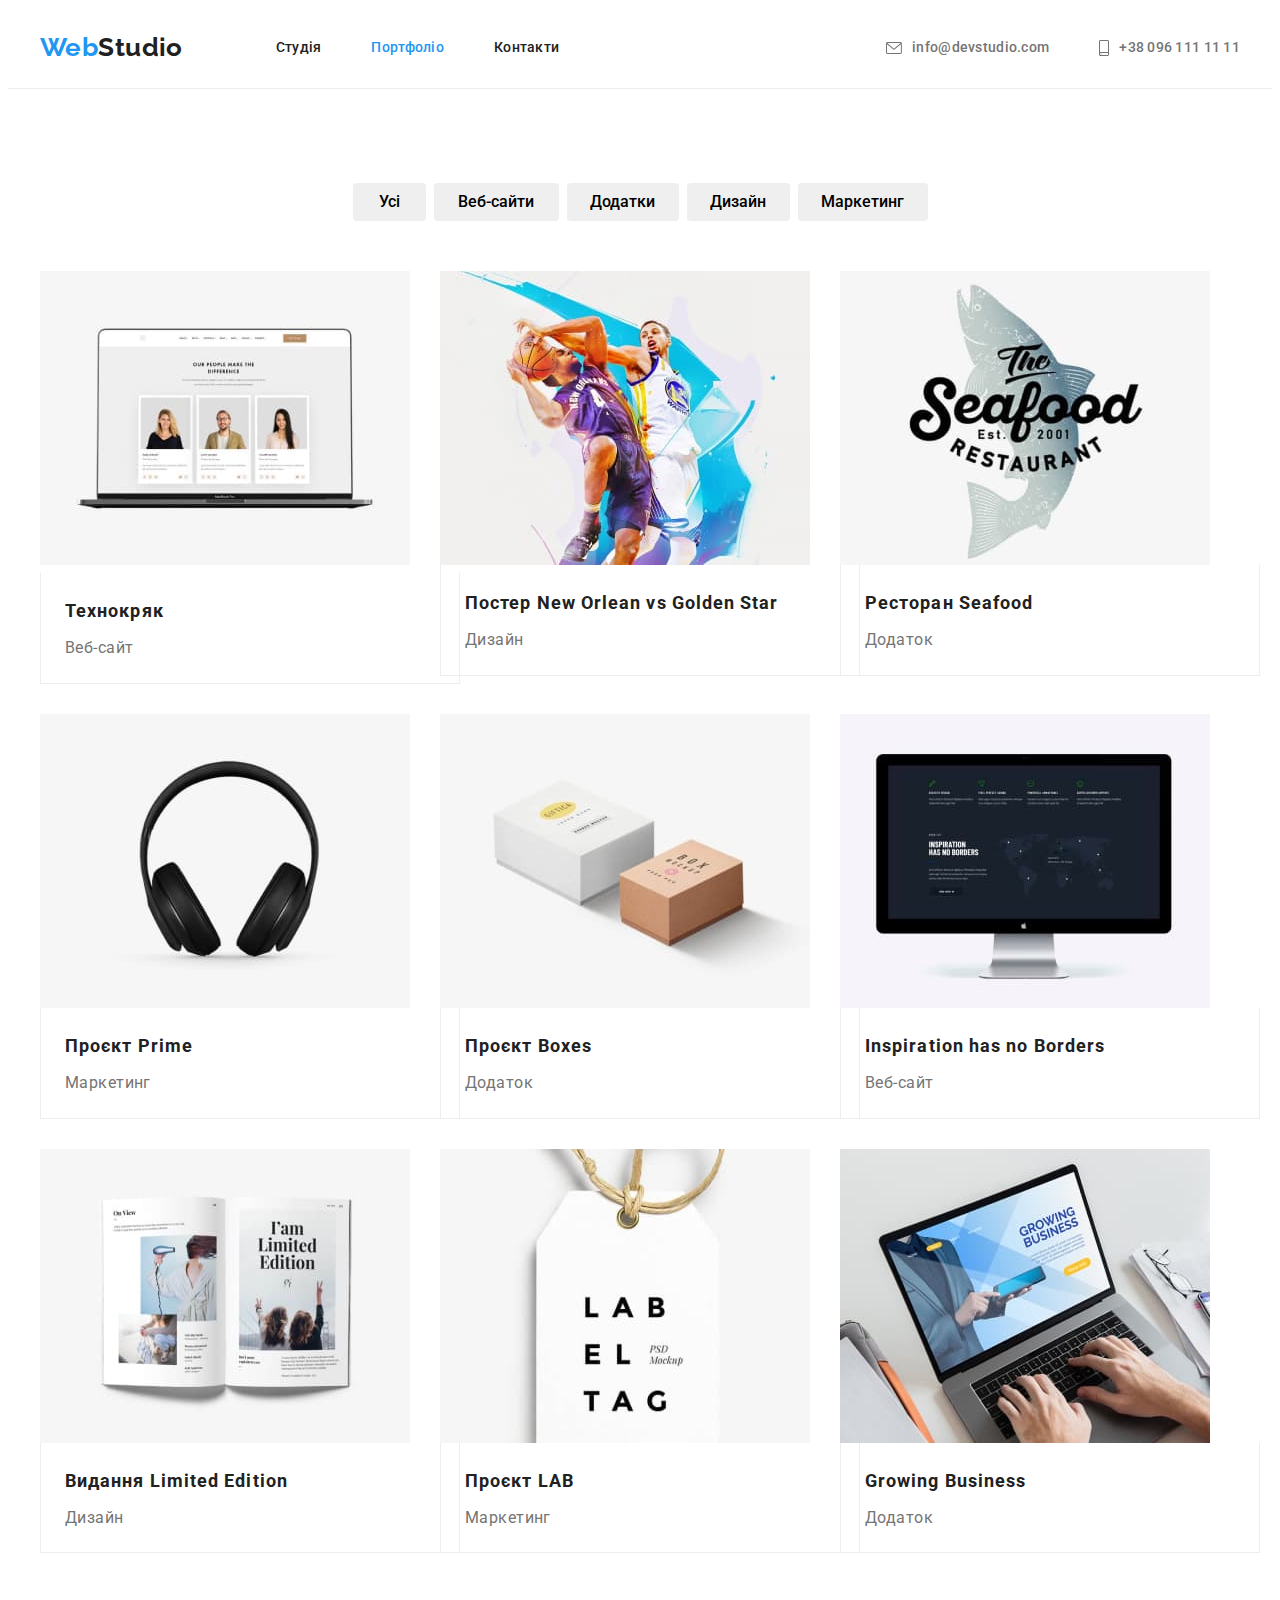
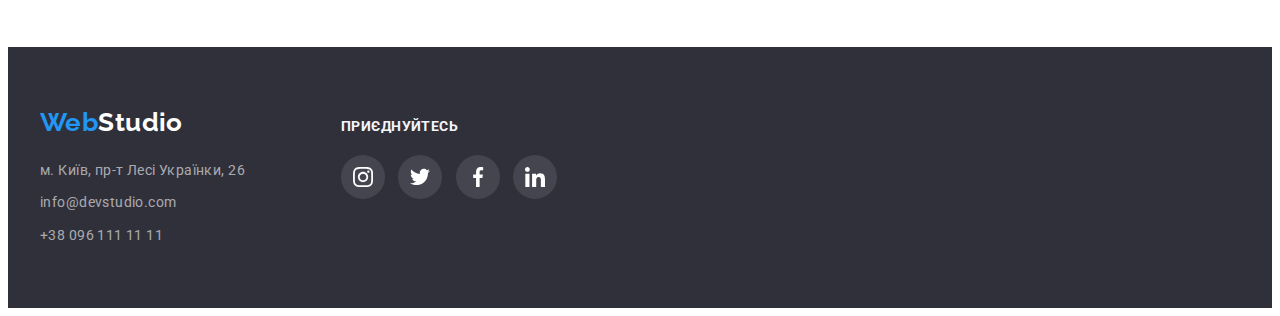
==== commit d7c1bf26: "s" ====
--- a/portfolio.html
+++ b/portfolio.html
@@ -70,16 +70,31 @@
                 </li>
             </ul>   
             <ul class="pic-list">
-                <div class="link-focus"><li class="photos-list">
-                    <a href="" class="link-content">
+                
+                <li class="photos-list">
+                    <div class="product-div">
+                        <a href="" class="link-content">
                     <img src="./images/techno.jpg" class="img-item" width="370" height="294" alt="Зображення Ноутбук">
+                    <div class="position-div">
+                    <p class="paragraph-cards">
+                         Ресурс пропонує комплексні
+                        пропозиції з різним рівнем
+                        функціоналу та сервісів.
+                        Все це дозволить
+                        відвідувачу отримати
+                        вичерпні відомості про
+                        компанію чи приватну особу.
+                    </p>
+                    </div> 
+                </a>
+                    </div>
                     <div class="cards">
                         <h2 class="pic-title">Технокряк</h2>
                         <p class="pic-paragraph">Веб-сайт</p>
                     </div>
-                </a>
-                </li>
-                </div>
+                    
+                </li>
+
                 <li class="photos-list">
                 <a href="" class="link-content">
                     <img src="./images/new-orlean.jpg" class="img-item" width="370" height="294" alt="Пострер з баскетболістами">
--- a/css/style.css
+++ b/css/style.css
@@ -870,8 +870,42 @@
     font-size: 16px;
     line-height: 1.87;
     color: var(--secondary-texy-color);
-}
-
+    
+}
+
+
+.product-div {
+    position: relative;
+    width: 370px;
+
+
+}
+
+
+.photos-list:hover .paragraph-cards {
+    opacity: 1;
+}
+
+
+.position-div {
+    position: absolute;
+   top:0;
+   
+    
+}
+
+.paragraph-cards {
+    width: 100%;
+    height: 100%;
+    display: block;
+    font-weight: 400;
+    font-size: 18px;
+    line-height: 1.5;
+    letter-spacing: 0.03em;
+    padding: 63px 24px; 
+    opacity: 0;
+    
+}
 
 /* --------Універсальні--------- */
 
@@ -983,26 +1017,5 @@
     max-height: 581px;
 }
 
-.link-focus {
-    position:static;
-    overflow: hidden;
-}
-
-.link-focus::after {
-    content: '';
-    display: inline-block;
-    width: 370px;
-    height: 294px;
-    bottom: 152px;
-    
-    background-color:rgba(33, 150, 243, 0.9);
-    
-    position: absolute;
-
-    transition: transform 2000ms cubic-bezier(0.4, 0, 0.2, 1);
-
-}
-
-.link-focus:hover::after {
-    transform: translateY(-296px);
-}
+
+
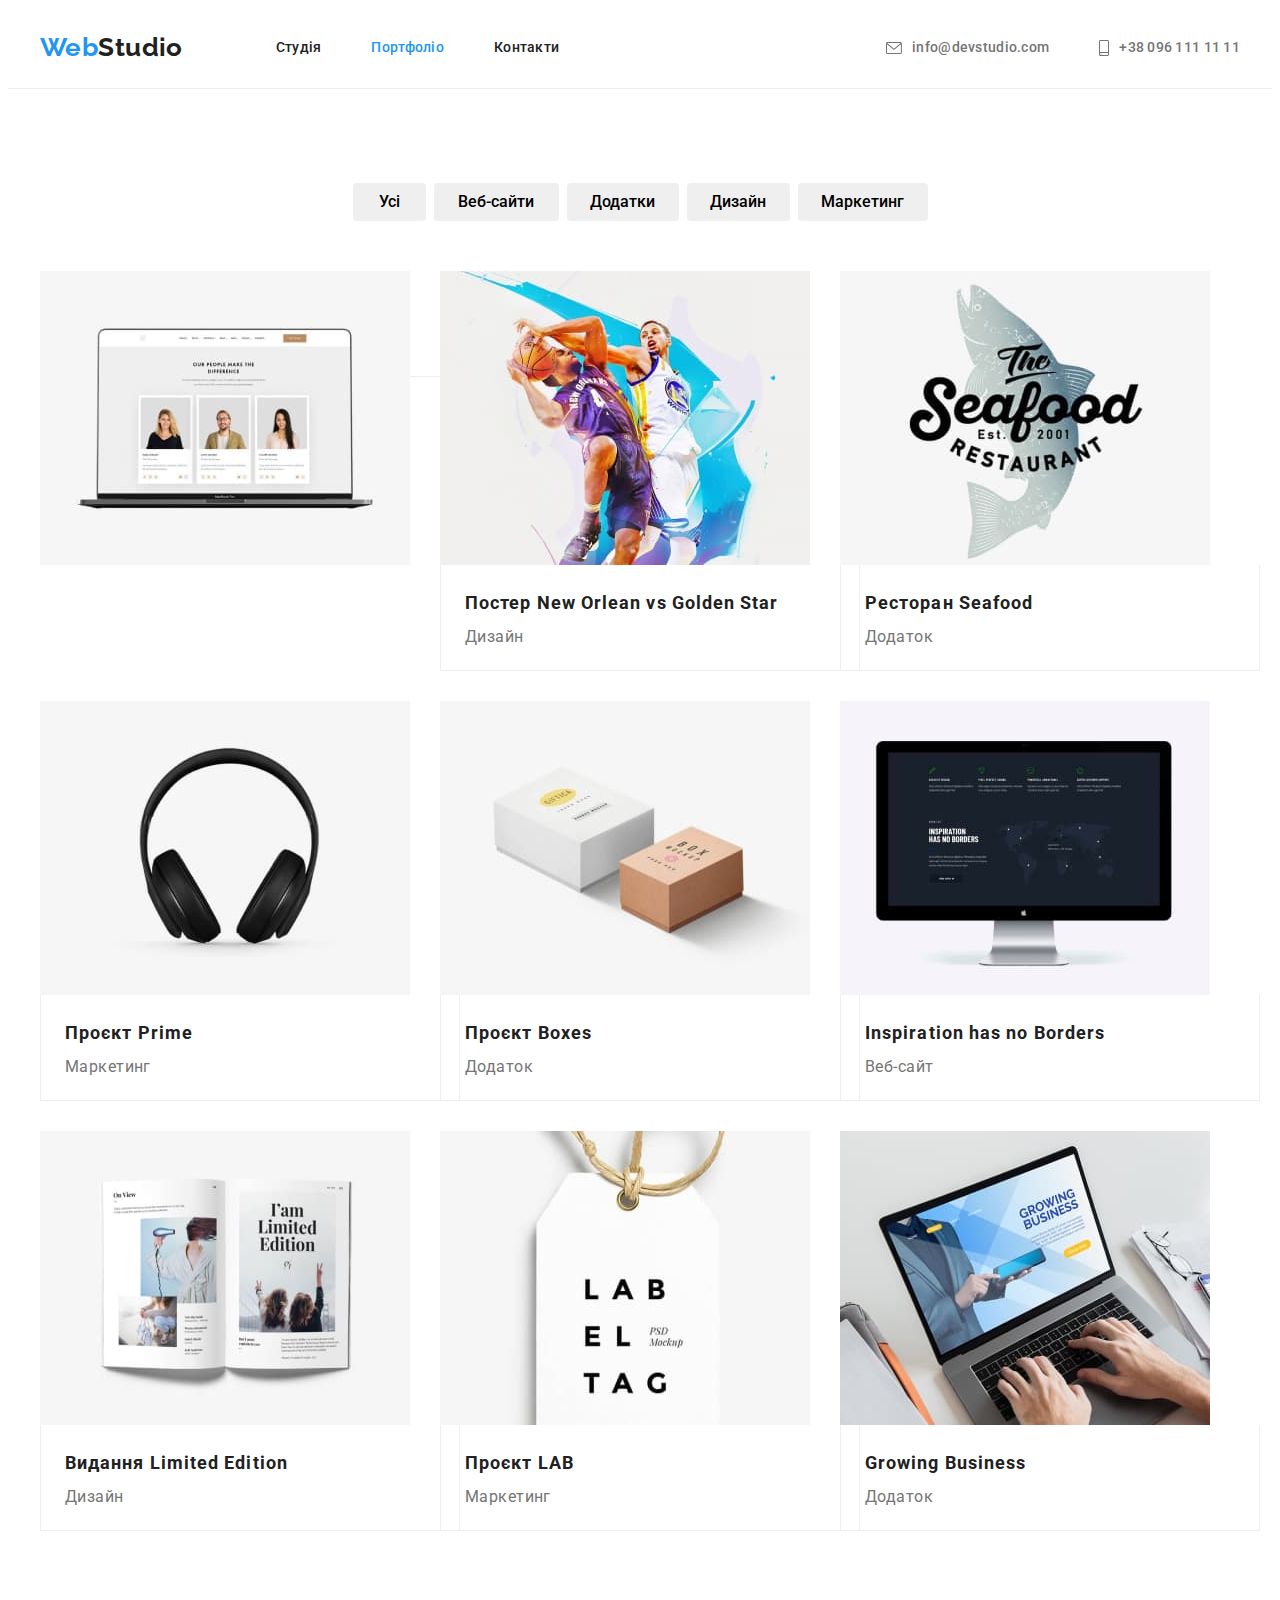
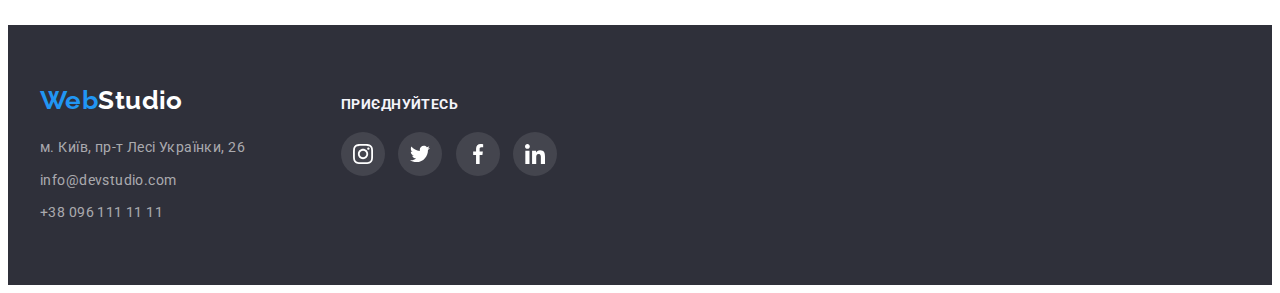
==== commit a449bf4f: "ds" ====
--- a/portfolio.html
+++ b/portfolio.html
@@ -70,12 +70,11 @@
                 </li>
             </ul>   
             <ul class="pic-list">
-                
-                <li class="photos-list">
-                    <div class="product-div">
-                        <a href="" class="link-content">
+                <li class="photos-list">
+                    <div class="product-div">
+                <a href="" class="link-content">
+                        <div class="position-div">
                     <img src="./images/techno.jpg" class="img-item" width="370" height="294" alt="Зображення Ноутбук">
-                    <div class="position-div">
                     <p class="paragraph-cards">
                          Ресурс пропонує комплексні
                         пропозиції з різним рівнем
@@ -86,86 +85,188 @@
                         компанію чи приватну особу.
                     </p>
                     </div> 
-                </a>
-                    </div>
                     <div class="cards">
                         <h2 class="pic-title">Технокряк</h2>
                         <p class="pic-paragraph">Веб-сайт</p>
                     </div>
-                    
-                </li>
-
-                <li class="photos-list">
-                <a href="" class="link-content">
+                </a>
+                </div>
+                </li>
+                <li class="photos-list">
+                <a href="" class="link-content">
+                    <div class="product-div">
                     <img src="./images/new-orlean.jpg" class="img-item" width="370" height="294" alt="Пострер з баскетболістами">
+                    <div class="position-div">
+                        <p class="paragraph-cards">
+                             Ресурс пропонує комплексні
+                            пропозиції з різним рівнем
+                            функціоналу та сервісів.
+                            Все це дозволить
+                            відвідувачу отримати
+                            вичерпні відомості про
+                            компанію чи приватну особу.
+                        </p>
+                        </div> 
                     <div class="cards">   
                         <h2 class="pic-title">Постер New Orlean vs Golden Star</h2>
                         <p class="pic-paragraph">Дизайн</p>
                     </div>
+                    </div>
                 </a>    
                 </li>
                 <li class="photos-list">
-                <a href="#" class="link-content">
-                    <img src="./images/restoran.jpg" class="img-item" width="370" height="294" alt="Постер ресторану">
-                    <div class="cards">    
-                        <h2 class="pic-title">Ресторан Seafood</h2>
-                        <p class="pic-paragraph">Додаток</p>
-                    </div> 
-                </a>   
-                </li>
-                <li class="photos-list">
+                <div class="product-div">
+                    <a href="#" class="link-content">
+                        <img src="./images/restoran.jpg" class="img-item" width="370" height="294" alt="Постер ресторану">
+                        <div class="position-div">
+                            <p class="paragraph-cards">
+                             Ресурс пропонує комплексні
+                            пропозиції з різним рівнем
+                            функціоналу та сервісів.
+                            Все це дозволить
+                            відвідувачу отримати
+                            вичерпні відомості про
+                            компанію чи приватну особу.
+                            </p>
+                        </div> 
+                        <div class="cards">    
+                            <h2 class="pic-title">Ресторан Seafood</h2>
+                            <p class="pic-paragraph">Додаток</p>
+                        </div> 
+                    </a>   
+                </div>
+                </li>
+                <li class="photos-list">
+                <div class="product-div">
                 <a href="" class="link-content">
                     <img src="./images/prime.jpg" class="img-item" width="370" height="294" alt="Зображення навушники">
+                    <div class="position-div">
+                        <p class="paragraph-cards">
+                         Ресурс пропонує комплексні
+                        пропозиції з різним рівнем
+                        функціоналу та сервісів.
+                        Все це дозволить
+                        відвідувачу отримати
+                        вичерпні відомості про
+                        компанію чи приватну особу.
+                        </p>
+                    </div> 
                     <div class="cards">   
                         <h2 class="pic-title">Проєкт Prime</h2>
                         <p class="pic-paragraph">Маркетинг</p>
                     </div>
                 </a>
-                </li>
-                <li class="photos-list">
+                </div>
+                </li>
+                <li class="photos-list">
+                    <div class="product-div">
                 <a href="" class="link-content">
                     <img src="./images/boxes.jpg" class="img-item" width="370" height="294" alt="Зображення дві коробки ">
+                    <div class="position-div">
+                        <p class="paragraph-cards">
+                         Ресурс пропонує комплексні
+                        пропозиції з різним рівнем
+                        функціоналу та сервісів.
+                        Все це дозволить
+                        відвідувачу отримати
+                        вичерпні відомості про
+                        компанію чи приватну особу.
+                        </p>
+                    </div> 
                     <div class="cards">   
                         <h2 class="pic-title">Проєкт Boxes</h2>
                         <p class="pic-paragraph">Додаток</p>
                     </div>
                 </a>
-                </li>
-                <li class="photos-list">
-                <a href="" class="link-content">
-                    <img src="./images/inspiration.jpg" class="img-item" width="370" height="294" alt="Зображення монітор">
+                </div>
+                </li>
+                <li class="photos-list">
+                    <div class="product-div">
+                        <a href="" class="link-content">
+                        <img src="./images/inspiration.jpg" class="img-item" width="370" height="294" alt="Зображення монітор">
+                        <div class="position-div">
+                            <p class="paragraph-cards">
+                             Ресурс пропонує комплексні
+                            пропозиції з різним рівнем
+                            функціоналу та сервісів.
+                            Все це дозволить
+                            відвідувачу отримати
+                            вичерпні відомості про
+                            компанію чи приватну особу.
+                            </p>
+                        </div> 
                     <div class="cards">    
                         <h2 class="pic-title">Inspiration has no Borders</h2>
                         <p class="pic-paragraph">Веб-сайт</p>
                     </div>
-                </a>
-                </li>
-                <li class="photos-list">
+                        </a>
+                    </div>
+                </li>
+                <li class="photos-list">
+                    <div class="product-div">
                 <a href="" class="link-content">
                     <img src="./images/limited.jpg" class="img-item" width="370" height="294" alt="Зображення відкрита книга">
+                    <div class="position-div">
+                        <p class="paragraph-cards">
+                         Ресурс пропонує комплексні
+                        пропозиції з різним рівнем
+                        функціоналу та сервісів.
+                        Все це дозволить
+                        відвідувачу отримати
+                        вичерпні відомості про
+                        компанію чи приватну особу.
+                        </p>
+                    </div> 
                     <div class="cards">    
                         <h2 class="pic-title">Видання Limited Edition</h2>
                         <p class="pic-paragraph">Дизайн</p>
                     </div>
                 </a>
-                </li>
-                <li class="photos-list">
+                    </div>
+                </li>
+                <li class="photos-list">
+                    <div class="product-div">
                 <a href="" class="link-content">
                     <img src="./images/lab.jpg" class="img-item" width="370" height="294" alt="Зображення лейба">
+                    <div class="position-div">
+                        <p class="paragraph-cards">
+                         Ресурс пропонує комплексні
+                        пропозиції з різним рівнем
+                        функціоналу та сервісів.
+                        Все це дозволить
+                        відвідувачу отримати
+                        вичерпні відомості про
+                        компанію чи приватну особу.
+                        </p>
+                    </div> 
                     <div class="cards">    
                         <h2 class="pic-title">Проєкт LAB</h2>
                         <p class="pic-paragraph">Маркетинг</p>
                     </div>
                 </a>
-                </li>
-                <li class="photos-list">
+                    </div>
+                </li>
+                <li class="photos-list">
+                    <div class="product-div">
                 <a href="" class="link-content">
                     <img src="./images/growing.jpg" class="img-item" width="370" height="294" alt="Зображення робота за на ноутбуці">
+                    <div class="position-div">
+                        <p class="paragraph-cards">
+                         Ресурс пропонує комплексні
+                        пропозиції з різним рівнем
+                        функціоналу та сервісів.
+                        Все це дозволить
+                        відвідувачу отримати
+                        вичерпні відомості про
+                        компанію чи приватну особу.
+                        </p>
+                    </div>
                     <div class="cards">    
                         <h2 class="pic-title">Growing Business</h2>
                         <p class="pic-paragraph">Додаток</p>
                     </div>
                 </a>
+                    </div>
                 </li>
             </ul>
         </div>
--- a/css/style.css
+++ b/css/style.css
@@ -150,6 +150,18 @@
     color: var(--secondary-texy-color);
 }
 
+
+
+.current::after {
+    position: absolute;
+    content: '';
+    bottom: 0;
+    left: 0;
+    width: 100%;
+    height: 4px;
+    background: var(--accent-color);
+    border-radius: 2px;
+}
 
 .auth-nav .header-link:hover,
 .auth-nav .header-link:focus 
@@ -870,26 +882,47 @@
     font-size: 16px;
     line-height: 1.87;
     color: var(--secondary-texy-color);
+    line-height: calc(28 / 18);
     
 }
 
 
 .product-div {
     position: relative;
-    width: 370px;
-
-
-}
-
-
-.photos-list:hover .paragraph-cards {
+    
+}
+
+
+.product-div::before {
+    display: inline-block;
+    position: absolute;
+    content: '';
+    width: 100%;
+    top:0;
+    left:0;
+    height: 294px;
+    background-color: rgba(33, 150, 243, 0.9);
+    opacity: 0;
+
+    transform: translateY (100%);
+
+}
+
+.link-content:hover .product-div::before {
+    transform: translateY (0%);
     opacity: 1;
 }
+
+
+
+/* .link-content:focus .paragraph-cards {
+    opacity: 1;
+} */
 
 
 .position-div {
     position: absolute;
-   top:0;
+    top:0;
    
     
 }
@@ -904,6 +937,10 @@
     letter-spacing: 0.03em;
     padding: 63px 24px; 
     opacity: 0;
+    color: #ffffff;
+
+    transition-duration: 250ms;
+    transition-timing-function: cubic-bezier(0.4, 0, 0.2, 1);
     
 }
 
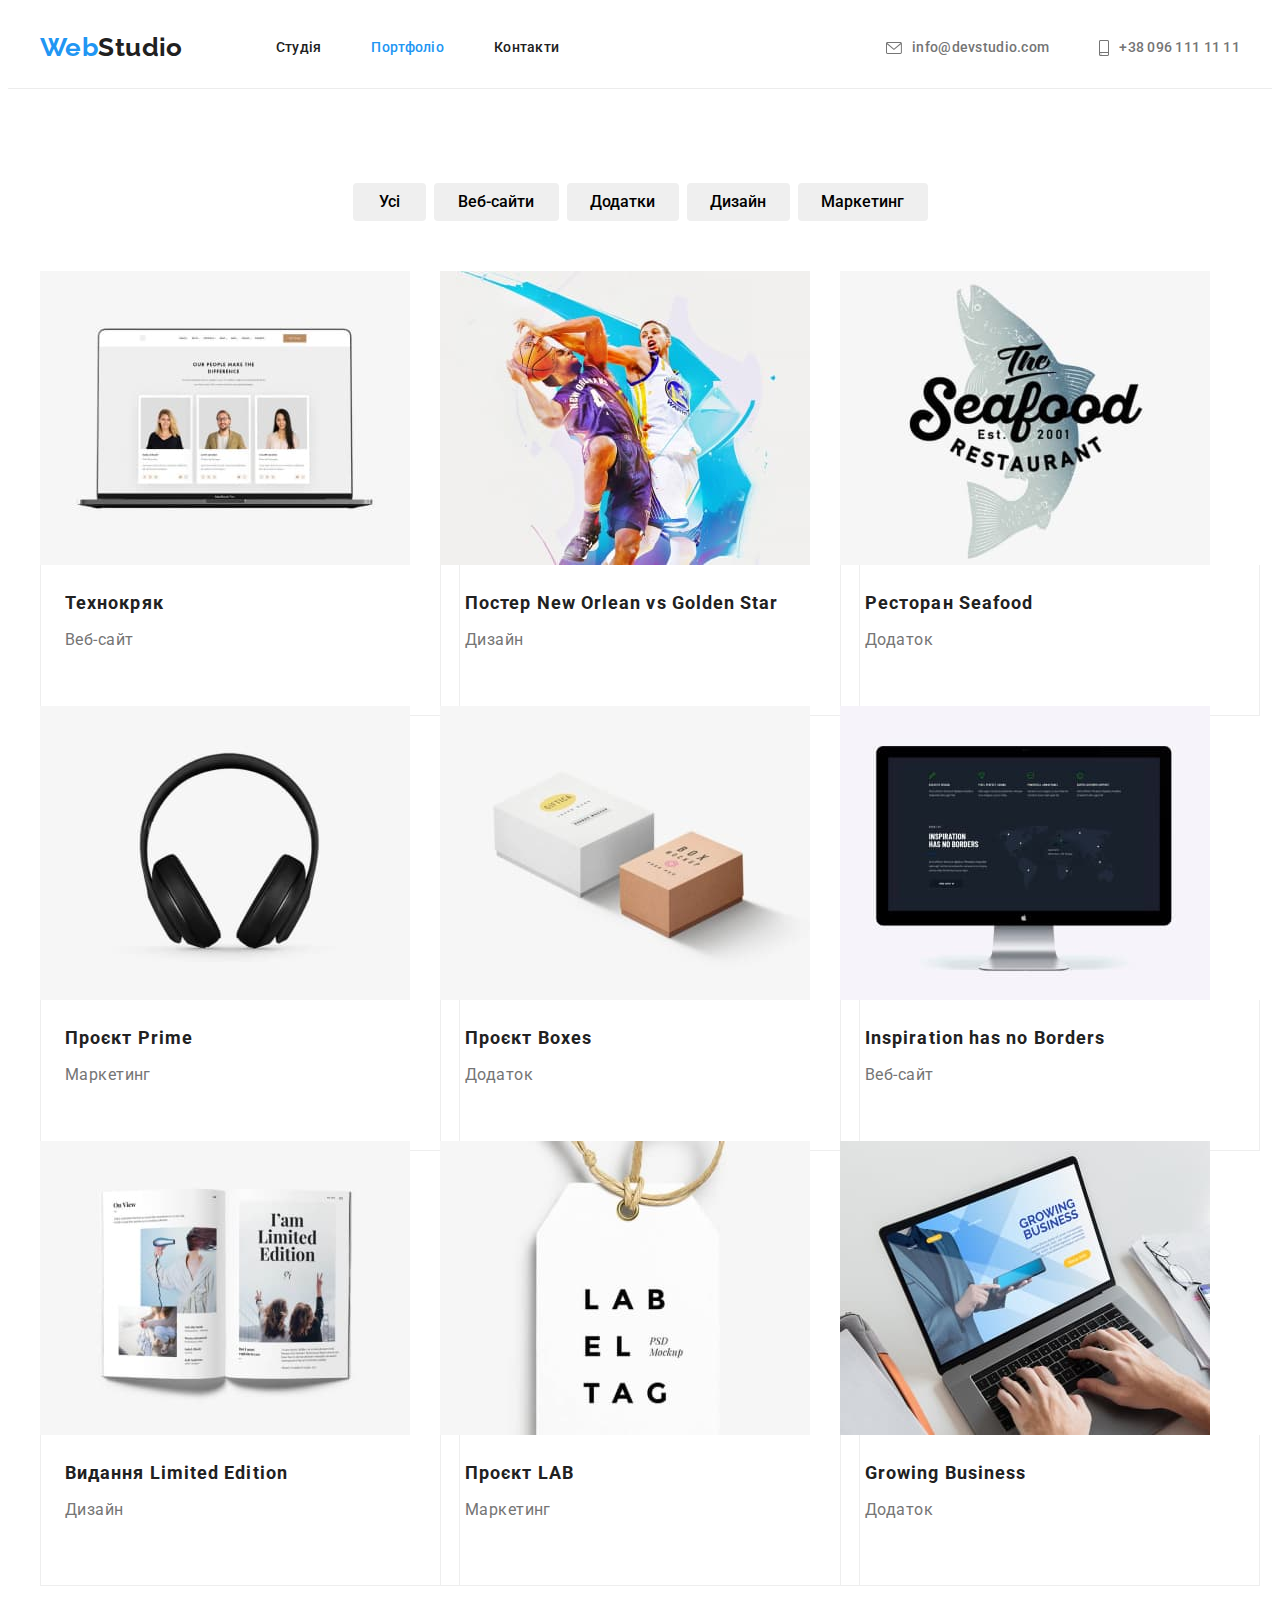
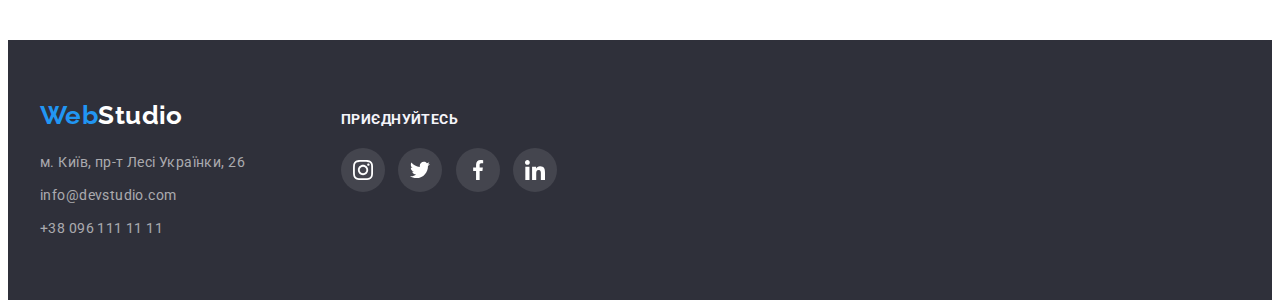
==== commit 3d21b819: "l" ====
--- a/portfolio.html
+++ b/portfolio.html
@@ -71,202 +71,85 @@
             </ul>   
             <ul class="pic-list">
                 <li class="photos-list">
-                    <div class="product-div">
-                <a href="" class="link-content">
-                        <div class="position-div">
+                <a href="" class="link-content">
                     <img src="./images/techno.jpg" class="img-item" width="370" height="294" alt="Зображення Ноутбук">
-                    <p class="paragraph-cards">
-                         Ресурс пропонує комплексні
-                        пропозиції з різним рівнем
-                        функціоналу та сервісів.
-                        Все це дозволить
-                        відвідувачу отримати
-                        вичерпні відомості про
-                        компанію чи приватну особу.
-                    </p>
-                    </div> 
                     <div class="cards">
                         <h2 class="pic-title">Технокряк</h2>
                         <p class="pic-paragraph">Веб-сайт</p>
                     </div>
                 </a>
-                </div>
-                </li>
-                <li class="photos-list">
-                <a href="" class="link-content">
-                    <div class="product-div">
+                </li>
+                <li class="photos-list">
+                <a href="" class="link-content">
                     <img src="./images/new-orlean.jpg" class="img-item" width="370" height="294" alt="Пострер з баскетболістами">
-                    <div class="position-div">
-                        <p class="paragraph-cards">
-                             Ресурс пропонує комплексні
-                            пропозиції з різним рівнем
-                            функціоналу та сервісів.
-                            Все це дозволить
-                            відвідувачу отримати
-                            вичерпні відомості про
-                            компанію чи приватну особу.
-                        </p>
-                        </div> 
                     <div class="cards">   
                         <h2 class="pic-title">Постер New Orlean vs Golden Star</h2>
                         <p class="pic-paragraph">Дизайн</p>
                     </div>
-                    </div>
                 </a>    
                 </li>
                 <li class="photos-list">
-                <div class="product-div">
-                    <a href="#" class="link-content">
-                        <img src="./images/restoran.jpg" class="img-item" width="370" height="294" alt="Постер ресторану">
-                        <div class="position-div">
-                            <p class="paragraph-cards">
-                             Ресурс пропонує комплексні
-                            пропозиції з різним рівнем
-                            функціоналу та сервісів.
-                            Все це дозволить
-                            відвідувачу отримати
-                            вичерпні відомості про
-                            компанію чи приватну особу.
-                            </p>
-                        </div> 
-                        <div class="cards">    
-                            <h2 class="pic-title">Ресторан Seafood</h2>
-                            <p class="pic-paragraph">Додаток</p>
-                        </div> 
-                    </a>   
-                </div>
-                </li>
-                <li class="photos-list">
-                <div class="product-div">
+                <a href="#" class="link-content">
+                    <img src="./images/restoran.jpg" class="img-item" width="370" height="294" alt="Постер ресторану">
+                    <div class="cards">    
+                        <h2 class="pic-title">Ресторан Seafood</h2>
+                        <p class="pic-paragraph">Додаток</p>
+                    </div> 
+                </a>   
+                </li>
+                <li class="photos-list">
                 <a href="" class="link-content">
                     <img src="./images/prime.jpg" class="img-item" width="370" height="294" alt="Зображення навушники">
-                    <div class="position-div">
-                        <p class="paragraph-cards">
-                         Ресурс пропонує комплексні
-                        пропозиції з різним рівнем
-                        функціоналу та сервісів.
-                        Все це дозволить
-                        відвідувачу отримати
-                        вичерпні відомості про
-                        компанію чи приватну особу.
-                        </p>
-                    </div> 
                     <div class="cards">   
                         <h2 class="pic-title">Проєкт Prime</h2>
                         <p class="pic-paragraph">Маркетинг</p>
                     </div>
                 </a>
-                </div>
-                </li>
-                <li class="photos-list">
-                    <div class="product-div">
+                </li>
+                <li class="photos-list">
                 <a href="" class="link-content">
                     <img src="./images/boxes.jpg" class="img-item" width="370" height="294" alt="Зображення дві коробки ">
-                    <div class="position-div">
-                        <p class="paragraph-cards">
-                         Ресурс пропонує комплексні
-                        пропозиції з різним рівнем
-                        функціоналу та сервісів.
-                        Все це дозволить
-                        відвідувачу отримати
-                        вичерпні відомості про
-                        компанію чи приватну особу.
-                        </p>
-                    </div> 
                     <div class="cards">   
                         <h2 class="pic-title">Проєкт Boxes</h2>
                         <p class="pic-paragraph">Додаток</p>
                     </div>
                 </a>
-                </div>
-                </li>
-                <li class="photos-list">
-                    <div class="product-div">
-                        <a href="" class="link-content">
-                        <img src="./images/inspiration.jpg" class="img-item" width="370" height="294" alt="Зображення монітор">
-                        <div class="position-div">
-                            <p class="paragraph-cards">
-                             Ресурс пропонує комплексні
-                            пропозиції з різним рівнем
-                            функціоналу та сервісів.
-                            Все це дозволить
-                            відвідувачу отримати
-                            вичерпні відомості про
-                            компанію чи приватну особу.
-                            </p>
-                        </div> 
+                </li>
+                <li class="photos-list">
+                <a href="" class="link-content">
+                    <img src="./images/inspiration.jpg" class="img-item" width="370" height="294" alt="Зображення монітор">
                     <div class="cards">    
                         <h2 class="pic-title">Inspiration has no Borders</h2>
                         <p class="pic-paragraph">Веб-сайт</p>
                     </div>
-                        </a>
-                    </div>
-                </li>
-                <li class="photos-list">
-                    <div class="product-div">
+                </a>
+                </li>
+                <li class="photos-list">
                 <a href="" class="link-content">
                     <img src="./images/limited.jpg" class="img-item" width="370" height="294" alt="Зображення відкрита книга">
-                    <div class="position-div">
-                        <p class="paragraph-cards">
-                         Ресурс пропонує комплексні
-                        пропозиції з різним рівнем
-                        функціоналу та сервісів.
-                        Все це дозволить
-                        відвідувачу отримати
-                        вичерпні відомості про
-                        компанію чи приватну особу.
-                        </p>
-                    </div> 
                     <div class="cards">    
                         <h2 class="pic-title">Видання Limited Edition</h2>
                         <p class="pic-paragraph">Дизайн</p>
                     </div>
                 </a>
-                    </div>
-                </li>
-                <li class="photos-list">
-                    <div class="product-div">
+                </li>
+                <li class="photos-list">
                 <a href="" class="link-content">
                     <img src="./images/lab.jpg" class="img-item" width="370" height="294" alt="Зображення лейба">
-                    <div class="position-div">
-                        <p class="paragraph-cards">
-                         Ресурс пропонує комплексні
-                        пропозиції з різним рівнем
-                        функціоналу та сервісів.
-                        Все це дозволить
-                        відвідувачу отримати
-                        вичерпні відомості про
-                        компанію чи приватну особу.
-                        </p>
-                    </div> 
                     <div class="cards">    
                         <h2 class="pic-title">Проєкт LAB</h2>
                         <p class="pic-paragraph">Маркетинг</p>
                     </div>
                 </a>
-                    </div>
-                </li>
-                <li class="photos-list">
-                    <div class="product-div">
+                </li>
+                <li class="photos-list">
                 <a href="" class="link-content">
                     <img src="./images/growing.jpg" class="img-item" width="370" height="294" alt="Зображення робота за на ноутбуці">
-                    <div class="position-div">
-                        <p class="paragraph-cards">
-                         Ресурс пропонує комплексні
-                        пропозиції з різним рівнем
-                        функціоналу та сервісів.
-                        Все це дозволить
-                        відвідувачу отримати
-                        вичерпні відомості про
-                        компанію чи приватну особу.
-                        </p>
-                    </div>
                     <div class="cards">    
                         <h2 class="pic-title">Growing Business</h2>
                         <p class="pic-paragraph">Додаток</p>
                     </div>
                 </a>
-                    </div>
                 </li>
             </ul>
         </div>
--- a/css/style.css
+++ b/css/style.css
@@ -882,50 +882,43 @@
     font-size: 16px;
     line-height: 1.87;
     color: var(--secondary-texy-color);
-    line-height: calc(28 / 18);
-    
-}
+    
+    
+}
+
 
 
 .product-div {
     position: relative;
+    width: 100%;
+    height: 100%;
     
 }
 
 
 .product-div::before {
+    content: '';
     display: inline-block;
     position: absolute;
-    content: '';
-    width: 100%;
+    width: 370px;
+    height: 294px;
     top:0;
     left:0;
-    height: 294px;
+    
     background-color: rgba(33, 150, 243, 0.9);
     opacity: 0;
 
-    transform: translateY (100%);
-
-}
-
-.link-content:hover .product-div::before {
-    transform: translateY (0%);
-    opacity: 1;
-}
-
-
-
-/* .link-content:focus .paragraph-cards {
-    opacity: 1;
-} */
-
-
-.position-div {
-    position: absolute;
-    top:0;
-   
-    
-}
+    
+
+}
+
+
+
+
+
+
+
+
 
 .paragraph-cards {
     width: 100%;
@@ -936,12 +929,10 @@
     line-height: 1.5;
     letter-spacing: 0.03em;
     padding: 63px 24px; 
-    opacity: 0;
+    opacity: 1;
     color: #ffffff;
-
-    transition-duration: 250ms;
-    transition-timing-function: cubic-bezier(0.4, 0, 0.2, 1);
-    
+    transition-duration: 250ms;
+    transition-timing-function: cubic-bezier(0.4, 0, 0.2, 1); 
 }
 
 /* --------Універсальні--------- */
@@ -968,6 +959,7 @@
 
 .photos-list {
     width: 370px;
+    height: 405px;
     margin-right: 30px;
     margin-bottom: 30px;
     
@@ -1011,9 +1003,11 @@
 
 
 .cards {
+    display: block;
     border: 1px solid var(--color-cards-border);
     border-top: none;
     width: 370px;
+    height: 110px;
     padding-top: 20px;
     padding-bottom: 20px;
     padding-left: 24px;
@@ -1038,21 +1032,44 @@
 
 /* modal */
 .backdrop {
-    position: fixed;
-    top: 0;
-    left: 0;
-    width: 100%;
-    height: 100%;
-    background-color: rgba(0, 0, 0, 0.2);;
-}
-.modal {
-    position: relative;
-    top: 50%;
-    left: 50%;
-    transform: translate(-50%, -50%);
-    max-width: 528px;
-    max-height: 581px;
-}
-
-
-
+    
+        position: fixed;
+        top: 0;
+        left: 0;
+        width: 100%;
+        height: 100%;
+        background-color: rgba(0, 0, 0, 0.2);
+        transition: opacity 250ms cubic-bezier(0.4, 0, 0.2, 1);
+    
+}
+.mobal {
+
+        position: absolute;
+        top: 50%;
+        left: 50%;
+        transform: translate(-50%, -50%);
+        height: 581px;
+        width: 528px;
+        background: var(--primary-fon-color);
+        box-shadow: 0px 1px 3px rgb(0 0 0 / 12%), 0px 1px 1px rgb(0 0 0 / 14%), 0px 2px 1px rgb(0 0 0 / 20%);
+        border-radius: 4px;
+}
+
+
+.backdrop .is-hidden {
+    visibility: hidden;
+    opacity: 0;
+    pointer-events: none ;
+}
+/* .close {    
+    position: absolute;
+    width: 30px;
+    height: 30px;
+    top: 8px;
+    right: 8px;
+    padding: 6px;
+    fill: #000000;
+    background: var(--primary-link-color);
+    border: 1px solid rgba(0, 0, 0, 0.1);
+    border-radius: 50%;
+} */
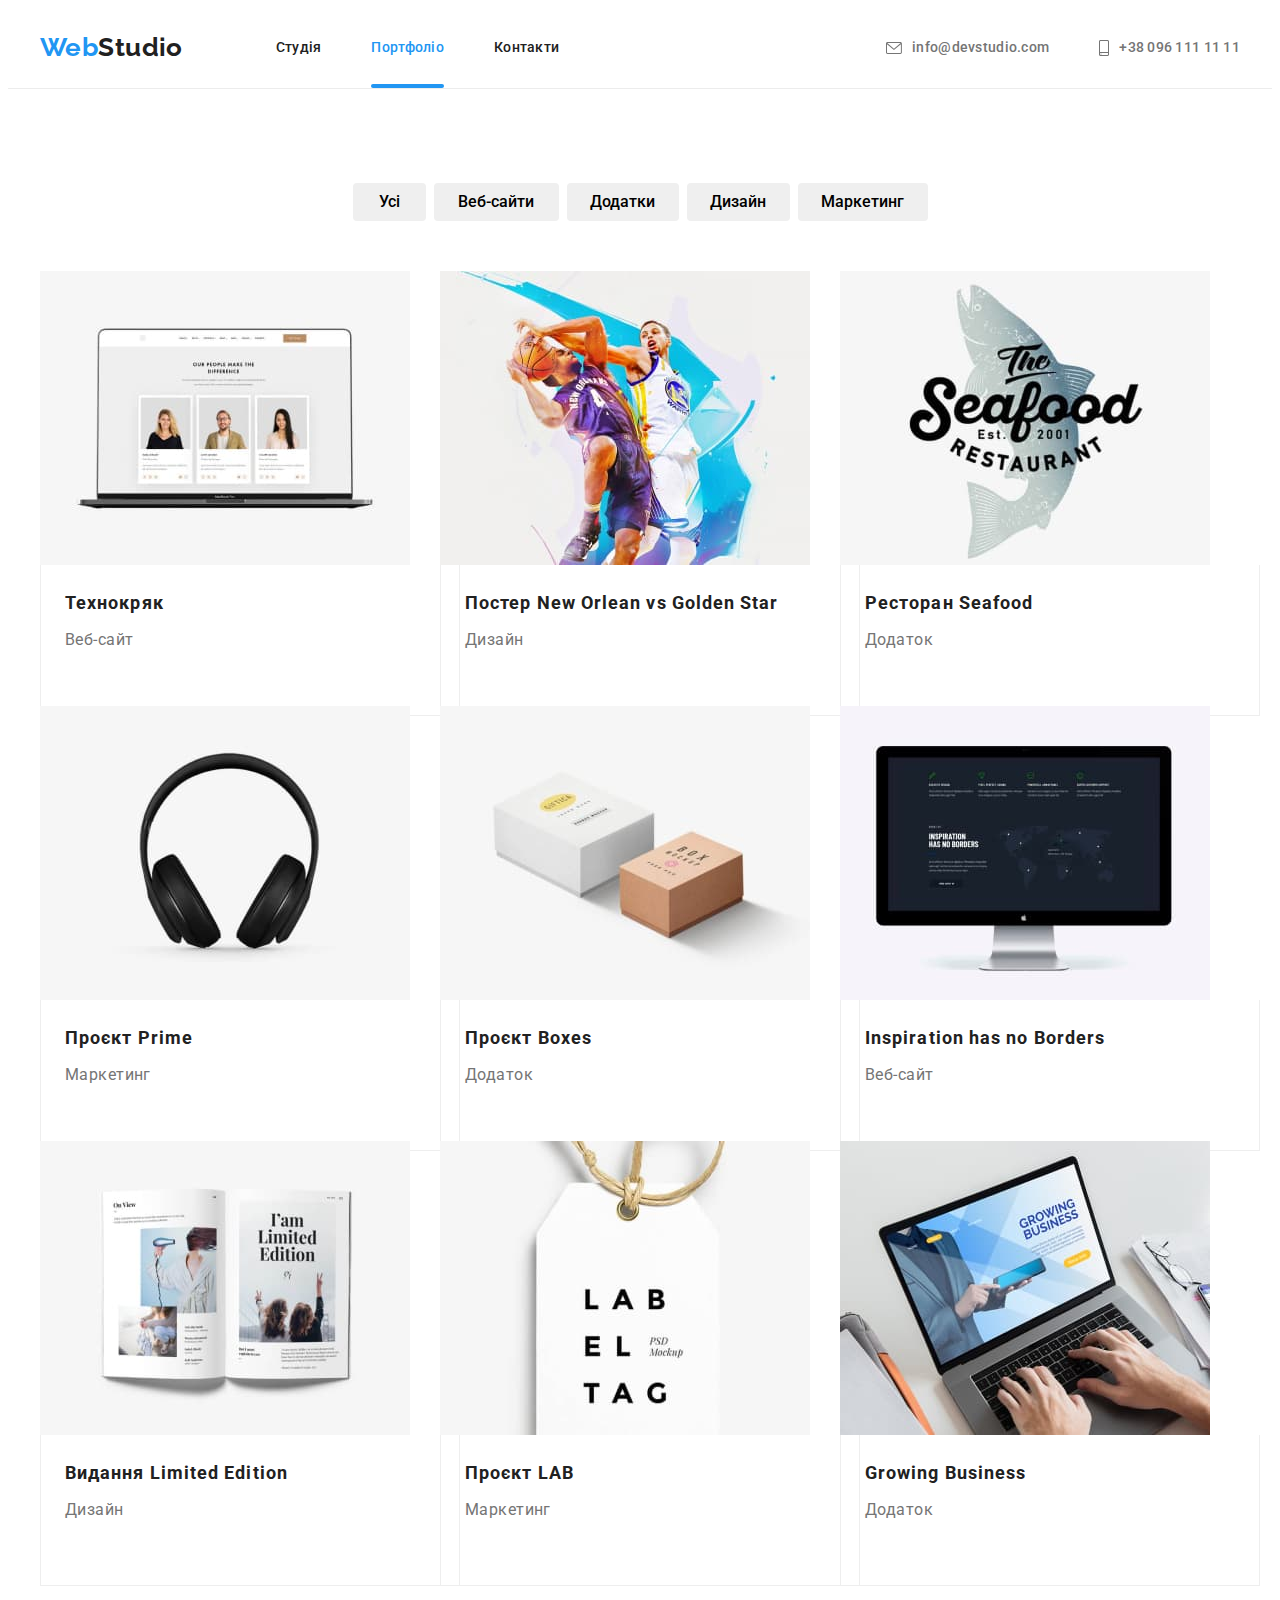
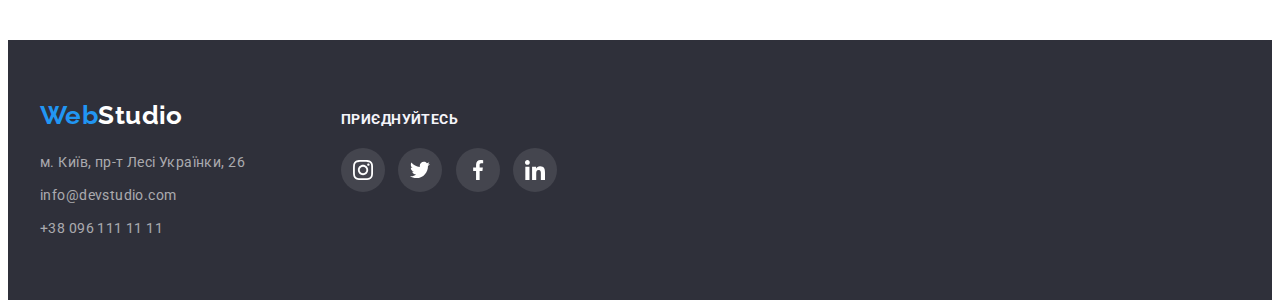
==== commit 7b82a620: "finish chang in header navigation" ====
--- a/portfolio.html
+++ b/portfolio.html
@@ -20,13 +20,13 @@
             <nav class="nav">
                 <ul class="site-nav">
                     <li class="item-nav">
-                    <a href="./index.html" class="header-link ">Студія</a> 
+                    <a href="./index.html" class="header-link navs-item after ">Студія</a> 
                     </li>
                     <li class="item-nav">
-                        <a href="./portfolio.html" class="header-link current">Портфоліо</a>
-                    </li>
+                        <a href="./portfolio.html" class="header-link navs-item current">Портфоліо</a>
+                    </li> 
                     <li class="item-nav">
-                        <a href="" class="header-link ">Контакти</a>
+                        <a href="" class="header-link navs-item after ">Контакти</a>
                     </li>
                 </ul>
             </nav>
@@ -72,7 +72,17 @@
             <ul class="pic-list">
                 <li class="photos-list">
                 <a href="" class="link-content">
+                    <div class="portfolio-overlay-div">
                     <img src="./images/techno.jpg" class="img-item" width="370" height="294" alt="Зображення Ноутбук">
+                    <p class="paragraph-overley">
+                        Ресурс пропонує комплексні
+                        пропозиції з різним рівнем
+                        функціоналу та сервісів.
+                        Все це дозволить відвідувачу
+                        отримати вичерпні відомості
+                         про компанію чи приватну особу.
+                    </p>
+                    </div>
                     <div class="cards">
                         <h2 class="pic-title">Технокряк</h2>
                         <p class="pic-paragraph">Веб-сайт</p>
@@ -81,7 +91,17 @@
                 </li>
                 <li class="photos-list">
                 <a href="" class="link-content">
+                    <div class="portfolio-overlay-div">
                     <img src="./images/new-orlean.jpg" class="img-item" width="370" height="294" alt="Пострер з баскетболістами">
+                    <p class="paragraph-overley">
+                        Ресурс пропонує комплексні
+                        пропозиції з різним рівнем
+                        функціоналу та сервісів.
+                        Все це дозволить відвідувачу
+                        отримати вичерпні відомості
+                         про компанію чи приватну особу.
+                    </p>
+                    </div>
                     <div class="cards">   
                         <h2 class="pic-title">Постер New Orlean vs Golden Star</h2>
                         <p class="pic-paragraph">Дизайн</p>
@@ -90,7 +110,17 @@
                 </li>
                 <li class="photos-list">
                 <a href="#" class="link-content">
+                    <div class="portfolio-overlay-div">
                     <img src="./images/restoran.jpg" class="img-item" width="370" height="294" alt="Постер ресторану">
+                    <p class="paragraph-overley">
+                        Ресурс пропонує комплексні
+                        пропозиції з різним рівнем
+                        функціоналу та сервісів.
+                        Все це дозволить відвідувачу
+                        отримати вичерпні відомості
+                         про компанію чи приватну особу.
+                    </p>
+                    </div>
                     <div class="cards">    
                         <h2 class="pic-title">Ресторан Seafood</h2>
                         <p class="pic-paragraph">Додаток</p>
@@ -99,7 +129,17 @@
                 </li>
                 <li class="photos-list">
                 <a href="" class="link-content">
+                    <div class="portfolio-overlay-div">
                     <img src="./images/prime.jpg" class="img-item" width="370" height="294" alt="Зображення навушники">
+                    <p class="paragraph-overley">
+                        Ресурс пропонує комплексні
+                        пропозиції з різним рівнем
+                        функціоналу та сервісів.
+                        Все це дозволить відвідувачу
+                        отримати вичерпні відомості
+                         про компанію чи приватну особу.
+                    </p>
+                    </div>
                     <div class="cards">   
                         <h2 class="pic-title">Проєкт Prime</h2>
                         <p class="pic-paragraph">Маркетинг</p>
@@ -108,7 +148,17 @@
                 </li>
                 <li class="photos-list">
                 <a href="" class="link-content">
+                    <div class="portfolio-overlay-div">
                     <img src="./images/boxes.jpg" class="img-item" width="370" height="294" alt="Зображення дві коробки ">
+                    <p class="paragraph-overley">
+                        Ресурс пропонує комплексні
+                        пропозиції з різним рівнем
+                        функціоналу та сервісів.
+                        Все це дозволить відвідувачу
+                        отримати вичерпні відомості
+                         про компанію чи приватну особу.
+                    </p>
+                    </div>
                     <div class="cards">   
                         <h2 class="pic-title">Проєкт Boxes</h2>
                         <p class="pic-paragraph">Додаток</p>
@@ -117,7 +167,17 @@
                 </li>
                 <li class="photos-list">
                 <a href="" class="link-content">
+                    <div class="portfolio-overlay-div">
                     <img src="./images/inspiration.jpg" class="img-item" width="370" height="294" alt="Зображення монітор">
+                    <p class="paragraph-overley">
+                        Ресурс пропонує комплексні
+                        пропозиції з різним рівнем
+                        функціоналу та сервісів.
+                        Все це дозволить відвідувачу
+                        отримати вичерпні відомості
+                         про компанію чи приватну особу.
+                    </p>
+                    </div>
                     <div class="cards">    
                         <h2 class="pic-title">Inspiration has no Borders</h2>
                         <p class="pic-paragraph">Веб-сайт</p>
@@ -126,7 +186,17 @@
                 </li>
                 <li class="photos-list">
                 <a href="" class="link-content">
+                    <div class="portfolio-overlay-div">
                     <img src="./images/limited.jpg" class="img-item" width="370" height="294" alt="Зображення відкрита книга">
+                    <p class="paragraph-overley">
+                        Ресурс пропонує комплексні
+                        пропозиції з різним рівнем
+                        функціоналу та сервісів.
+                        Все це дозволить відвідувачу
+                        отримати вичерпні відомості
+                         про компанію чи приватну особу.
+                    </p>
+                    </div>
                     <div class="cards">    
                         <h2 class="pic-title">Видання Limited Edition</h2>
                         <p class="pic-paragraph">Дизайн</p>
@@ -135,7 +205,17 @@
                 </li>
                 <li class="photos-list">
                 <a href="" class="link-content">
+                    <div class="portfolio-overlay-div">
                     <img src="./images/lab.jpg" class="img-item" width="370" height="294" alt="Зображення лейба">
+                    <p class="paragraph-overley">
+                        Ресурс пропонує комплексні
+                        пропозиції з різним рівнем
+                        функціоналу та сервісів.
+                        Все це дозволить відвідувачу
+                        отримати вичерпні відомості
+                         про компанію чи приватну особу.
+                    </p>
+                    </div>
                     <div class="cards">    
                         <h2 class="pic-title">Проєкт LAB</h2>
                         <p class="pic-paragraph">Маркетинг</p>
@@ -144,7 +224,17 @@
                 </li>
                 <li class="photos-list">
                 <a href="" class="link-content">
+                    <div class="portfolio-overlay-div">
                     <img src="./images/growing.jpg" class="img-item" width="370" height="294" alt="Зображення робота за на ноутбуці">
+                    <p class="paragraph-overley">
+                        Ресурс пропонує комплексні
+                        пропозиції з різним рівнем
+                        функціоналу та сервісів.
+                        Все це дозволить відвідувачу
+                        отримати вичерпні відомості
+                         про компанію чи приватну особу.
+                    </p>
+                    </div>
                     <div class="cards">    
                         <h2 class="pic-title">Growing Business</h2>
                         <p class="pic-paragraph">Додаток</p>
--- a/css/style.css
+++ b/css/style.css
@@ -14,8 +14,9 @@
     --bacjground-color-footer-lincs: rgba(255, 255, 255, 0.1);
     --primery-icon-color:#AFB1B8;
     --background-color-img: rgba(47, 48, 58, 0.8);
-
-
+    --background-color-img-overley:rgba(33, 150, 243, 0.9);
+    --background-color-modal-window: rgba(0, 0, 0, 0.2);
+    --primary-cubic-bezir: cubic-bezier(0.4, 0, 0.2, 1);  
     --primary-padding-bottom: 10px;
     
     
@@ -139,18 +140,12 @@
 .auth-nav .item-nav + .item-nav {
     margin-left: 50px;
 } 
-/* ------------Контатки------------*/
-
-.main-nav {
-    justify-content: center;
-}
-
-.auth-nav .header-link,
-.auth-nav  {
-    color: var(--secondary-texy-color);
-}
-
-
+
+
+.navs-item {
+    position: relative;
+    
+}
 
 .current::after {
     position: absolute;
@@ -159,16 +154,58 @@
     left: 0;
     width: 100%;
     height: 4px;
-    background: var(--accent-color);
     border-radius: 2px;
-}
+    background-color: var(--acent-color);
+
+    
+}
+
+
+.navs-item.after::after {
+    content: '';
+    position: absolute;
+    width: 100%;
+    height: 4px;
+    bottom: 0;
+    left: 0;
+    border-radius: 2px;
+    background-color: var(--acent-color);
+    transform: scaleX(0);
+    transition: transform 250ms cubic-bezier(0.4, 0, 0.2, 1);
+    display: block;
+}
+ 
+.navs-item.after:hover::after {
+    transform: scaleX(1);
+  }
+
+.navs-item:hover::after,
+.navs-item:focus::after
+{
+    display: inline-block;
+}
+      
+/* ------------Контатки------------*/
+
+.main-nav {
+    justify-content: center;
+}
+
+.auth-nav .header-link,
+.auth-nav  {
+    color: var(--secondary-texy-color);
+}
+
+
+
+ 
 
 .auth-nav .header-link:hover,
 .auth-nav .header-link:focus 
 {
     color: var(--acent-color);
     fill: var(--acent-color);
-}
+} 
 
 .site-nav .header-link.current {
     color: var(--acent-color);
@@ -195,26 +232,16 @@
     list-style: none;
 }
 
-.icon-nav1,
+
 .icon-mail {
     margin-right: 10px;
-}
-
-.icon-nav1:hover,
-.icon-nav2:focus {
- fill: var(--acent-color);
-}
-
-.icon-nav1 {
-    width: 16px;
-    height: 12px;
-    fill: var(--secondary-texy-color);
-}
-.icon-nav2 {
-    width: 10px;
-    height: 16px;
-    fill: var(--secondary-texy-color);
-}
+
+    transition: fill 250ms cubic-bezier(0.4, 0, 0.2, 1);
+}
+
+
+
+
 
 
 .header-link {
@@ -289,9 +316,7 @@
     background-color: var(--secondary-fon-col);
     border: none;
 
-    transition-property: background-color ;
-    transition-duration: 250ms;
-    transition-timing-function: cubic-bezier(0.4, 0, 0.2, 1); 
+    transition: color 250ms cubic-bezier(0.4, 0, 0.2, 1);  
 }
 
 .button {
@@ -332,35 +357,35 @@
     padding-left: 25px;
     padding-right: 25px;
 
-    transition-property: background-color ;
+    transition-property: background-color, color ;
     transition-duration: 250ms;
     transition-timing-function: cubic-bezier(0.4, 0, 0.2, 1); 
 }
 .button-web {
     width: 125px;
 
-    transition-property: background-color ;
+    transition-property: background-color, color ;
     transition-duration: 250ms;
     transition-timing-function: cubic-bezier(0.4, 0, 0.2, 1); 
 }
 .button-adds {
     width: 112px;
 
-    transition-property: background-color ;
+    transition-property: background-color, color ;
     transition-duration: 250ms;
     transition-timing-function: cubic-bezier(0.4, 0, 0.2, 1); 
 }
 .button-dysain {
     width: 103px;
 
-    transition-property: background-color ;
+    transition-property: background-color, color ;
     transition-duration: 250ms;
     transition-timing-function: cubic-bezier(0.4, 0, 0.2, 1); 
 }
 .button-market {
     width: 130px;
 
-    transition-property: background-color ;
+    transition-property: background-color, color ;
     transition-duration: 250ms;
     transition-timing-function: cubic-bezier(0.4, 0, 0.2, 1); 
     
@@ -384,8 +409,9 @@
     max-height: 50px;
     padding: 10px 32px;
 
-    transition: background-color 250ms cubic-bezier(0.4, 0, 0.2, 1),
-    color 250ms cubic-bezier(0.4, 0, 0.2, 1);
+    transition-property: background-color, color ;
+    transition-duration: 250ms;
+    transition-timing-function: cubic-bezier(0.4, 0, 0.2, 1);
 
     
 }   
@@ -607,9 +633,9 @@
     justify-content: center;
     align-items: center;
 
-    transition: background-color 250ms cubic-bezier(0.4, 0, 0.2, 1),
-     color 250ms cubic-bezier(0.4, 0, 0.2, 1), 
-    fill 250ms cubic-bezier(0.4, 0, 0.2, 1);
+    transition: background-color 250ms cubic-bezier(0.4, 0, 0.2, 1);
+      
+    
 
 
 }
@@ -629,6 +655,7 @@
 
 .team-soc-icon {
     fill: var(--primery-icon-color);
+    transition: fill 250ms cubic-bezier(0.4, 0, 0.2, 1);
 }
 
 /* ------------Наші клієнти------------*/
@@ -658,6 +685,9 @@
 .icon-clients {
     width: 106px;
     height: 60px;  
+    fill: var(--primery-icon-color);
+
+    transition: fill 250ms cubic-bezier(0.4, 0, 0.2, 1);
 }
 
 .company {
@@ -678,9 +708,8 @@
     
     align-items: center;
 
-    transition-property: color ;
-    transition-duration: 250ms;
-    transition-timing-function: cubic-bezier(0.4, 0, 0.2, 1);
+    transition: border 250ms cubic-bezier(0.4, 0, 0.2, 1),
+    fill 250ms cubic-bezier(0.4, 0, 0.2, 1);
 
     
     }
@@ -691,11 +720,6 @@
 }
 
 
-.icon-clients {
-    width: 106px;
-    height: 60px;  
-}
-
 
 .client-item:hover {
     border: 1px solid var(--acent-color);
@@ -705,9 +729,7 @@
     border: 1px solid var(--acent-color);
 }
 
-.icon-clients {
-    fill: var(--primery-icon-color);
-}
+
 
 .client-item:hover .icon-clients {
     fill: var(--acent-color);
@@ -881,59 +903,41 @@
 .pic-paragraph {
     font-size: 16px;
     line-height: 1.87;
-    color: var(--secondary-texy-color);
-    
-    
-}
-
-
-
-.product-div {
-    position: relative;
-    width: 100%;
-    height: 100%;
-    
-}
-
-
-.product-div::before {
-    content: '';
-    display: inline-block;
+    color: var(--secondary-texy-color);  
+}
+
+.link-content:hover .paragraph-overley,
+.link-content:focus .paragraph-overley
+{
+    transform: translateY(0);
+}
+
+.paragraph-overley {
     position: absolute;
-    width: 370px;
-    height: 294px;
-    top:0;
-    left:0;
-    
-    background-color: rgba(33, 150, 243, 0.9);
-    opacity: 0;
-
-    
-
-}
-
-
-
-
-
-
-
-
-
-.paragraph-cards {
-    width: 100%;
-    height: 100%;
-    display: block;
+    top: 0;
+    
+    
     font-weight: 400;
     font-size: 18px;
     line-height: 1.5;
     letter-spacing: 0.03em;
-    padding: 63px 24px; 
-    opacity: 1;
-    color: #ffffff;
-    transition-duration: 250ms;
-    transition-timing-function: cubic-bezier(0.4, 0, 0.2, 1); 
-}
+    color: var(--primary-fon-color);
+    background-color: var(--background-color-img-overley);
+    padding: 63px 24px;
+    height: 101%;
+
+    transform: translateY(100%);
+
+    transition: transform 250ms cubic-bezier(0.4, 0, 0.2, 1);
+    
+}
+
+.portfolio-overlay-div {
+position: relative;
+overflow: hidden;
+
+}
+
 
 /* --------Універсальні--------- */
 
@@ -1030,46 +1034,59 @@
 }
 
 
-/* modal */
+/* --------Модальне вікно--------- */
 .backdrop {
-    
-        position: fixed;
-        top: 0;
-        left: 0;
-        width: 100%;
-        height: 100%;
-        background-color: rgba(0, 0, 0, 0.2);
-        transition: opacity 250ms cubic-bezier(0.4, 0, 0.2, 1);
-    
-}
-.mobal {
-
-        position: absolute;
-        top: 50%;
-        left: 50%;
-        transform: translate(-50%, -50%);
-        height: 581px;
-        width: 528px;
-        background: var(--primary-fon-color);
-        box-shadow: 0px 1px 3px rgb(0 0 0 / 12%), 0px 1px 1px rgb(0 0 0 / 14%), 0px 2px 1px rgb(0 0 0 / 20%);
-        border-radius: 4px;
-}
-
-
-.backdrop .is-hidden {
+    position: fixed;
+    top: 0;
+    width: 100%;
+    height: 100%;
+    background-color: var(--background-color-modal-window);
+    transition: opacity 250ms cubic-bezier(0.4, 0, 0.2, 1), visibility 250ms cubic-bezier(0.4, 0, 0.2, 1);
+}
+.modal {
+
+    position: absolute;
+    top: 50%;
+    left: 50%;
+    transform: translate(-50%, -50%) scale(1);
+    height: 581px;
+    width: 528px;
+    background: var(--primary-fon-color);
+    box-shadow: 0px 1px 3px rgb(0 0 0 / 12%), 0px 1px 1px rgb(0 0 0 / 14%), 0px 2px 1px rgb(0 0 0 / 20%);
+    border-radius: 4px;
+    transition: transform 250ms cubic-bezier(0.4, 0, 0.2, 1);
+}
+
+
+.backdrop.is-hidden .modal {
+    transform: translate(-50%, -50%) scale(0) ;
+}
+
+.backdrop.is-hidden {
+    opacity: 0;
     visibility: hidden;
-    opacity: 0;
-    pointer-events: none ;
-}
-/* .close {    
+    pointer-events: none;
+    overflow: visible;
+}
+ .close {    
     position: absolute;
     width: 30px;
     height: 30px;
     top: 8px;
     right: 8px;
-    padding: 6px;
     fill: #000000;
     background: var(--primary-link-color);
     border: 1px solid rgba(0, 0, 0, 0.1);
     border-radius: 50%;
-} */
+    display: flex;
+    align-items: center;
+    justify-content: center;
+    cursor: pointer;
+
+} 
+
+.icons-svg-char {
+    
+}
+
+
